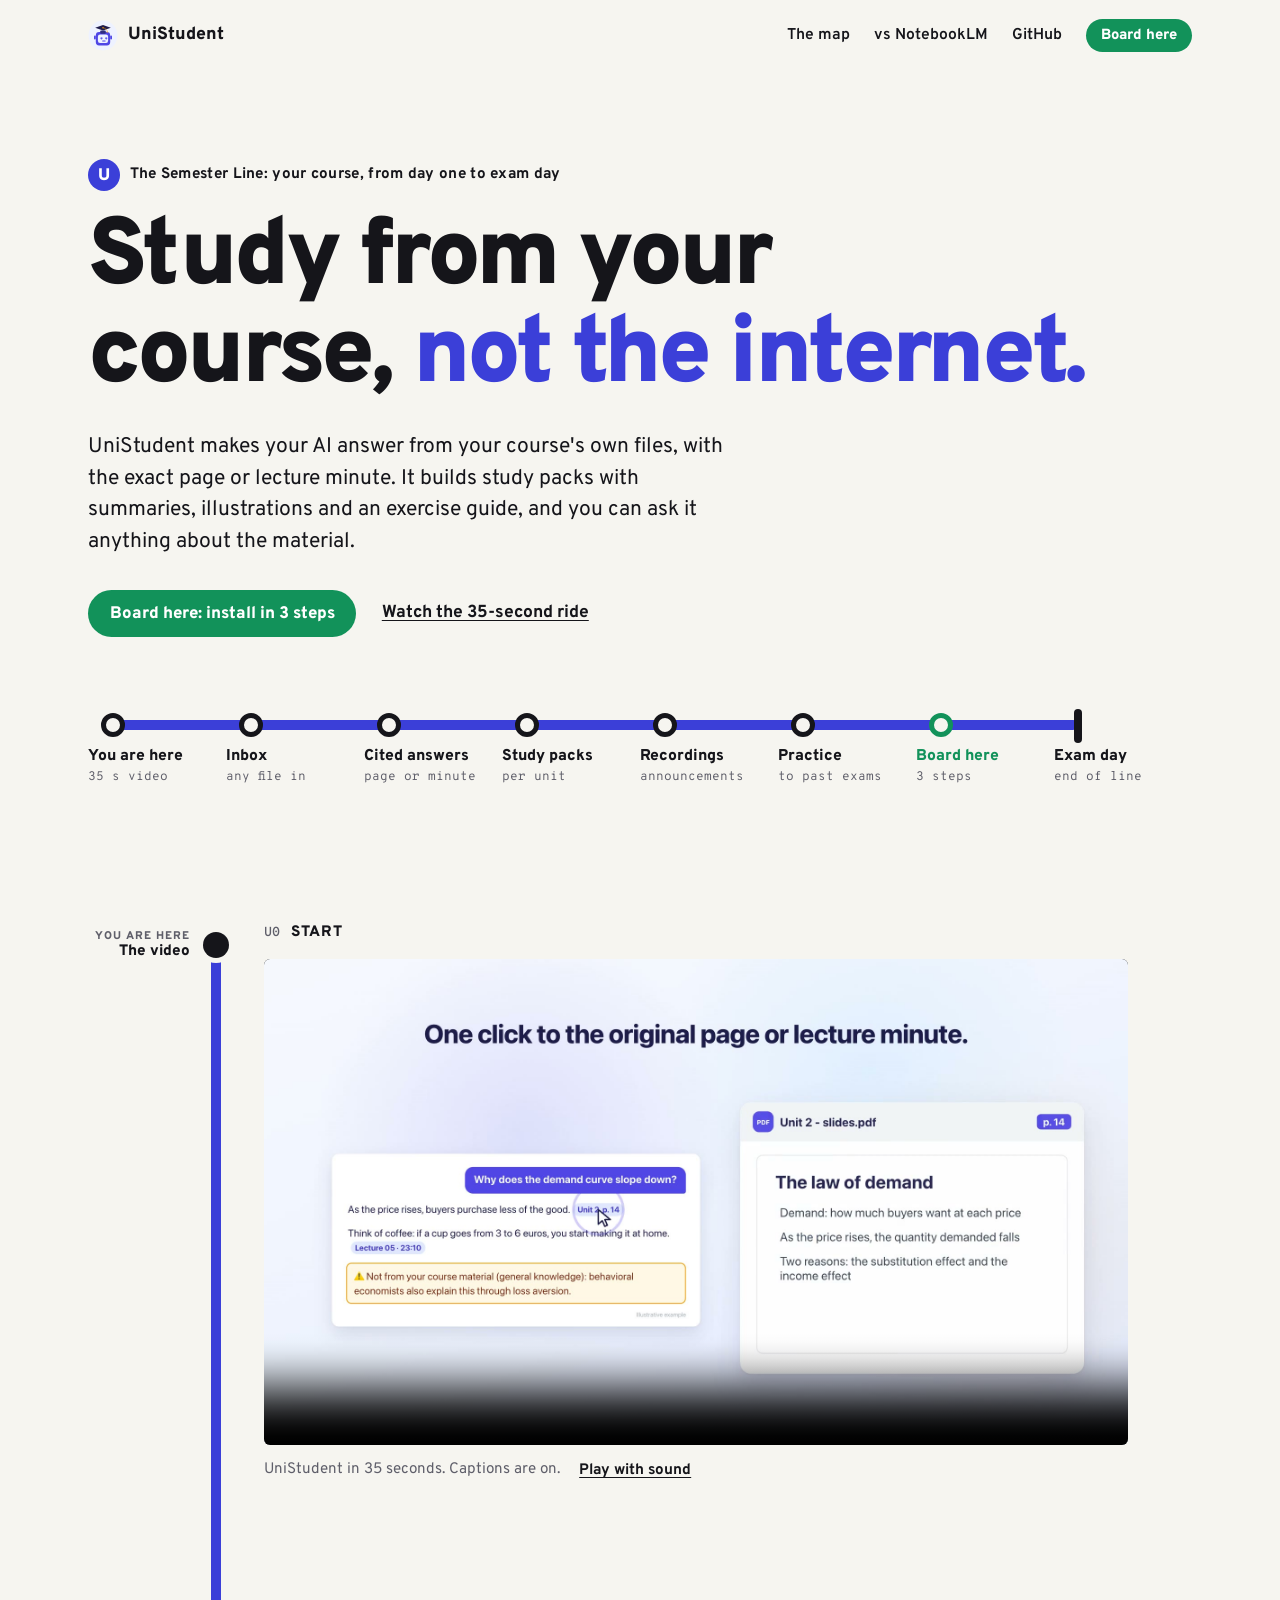
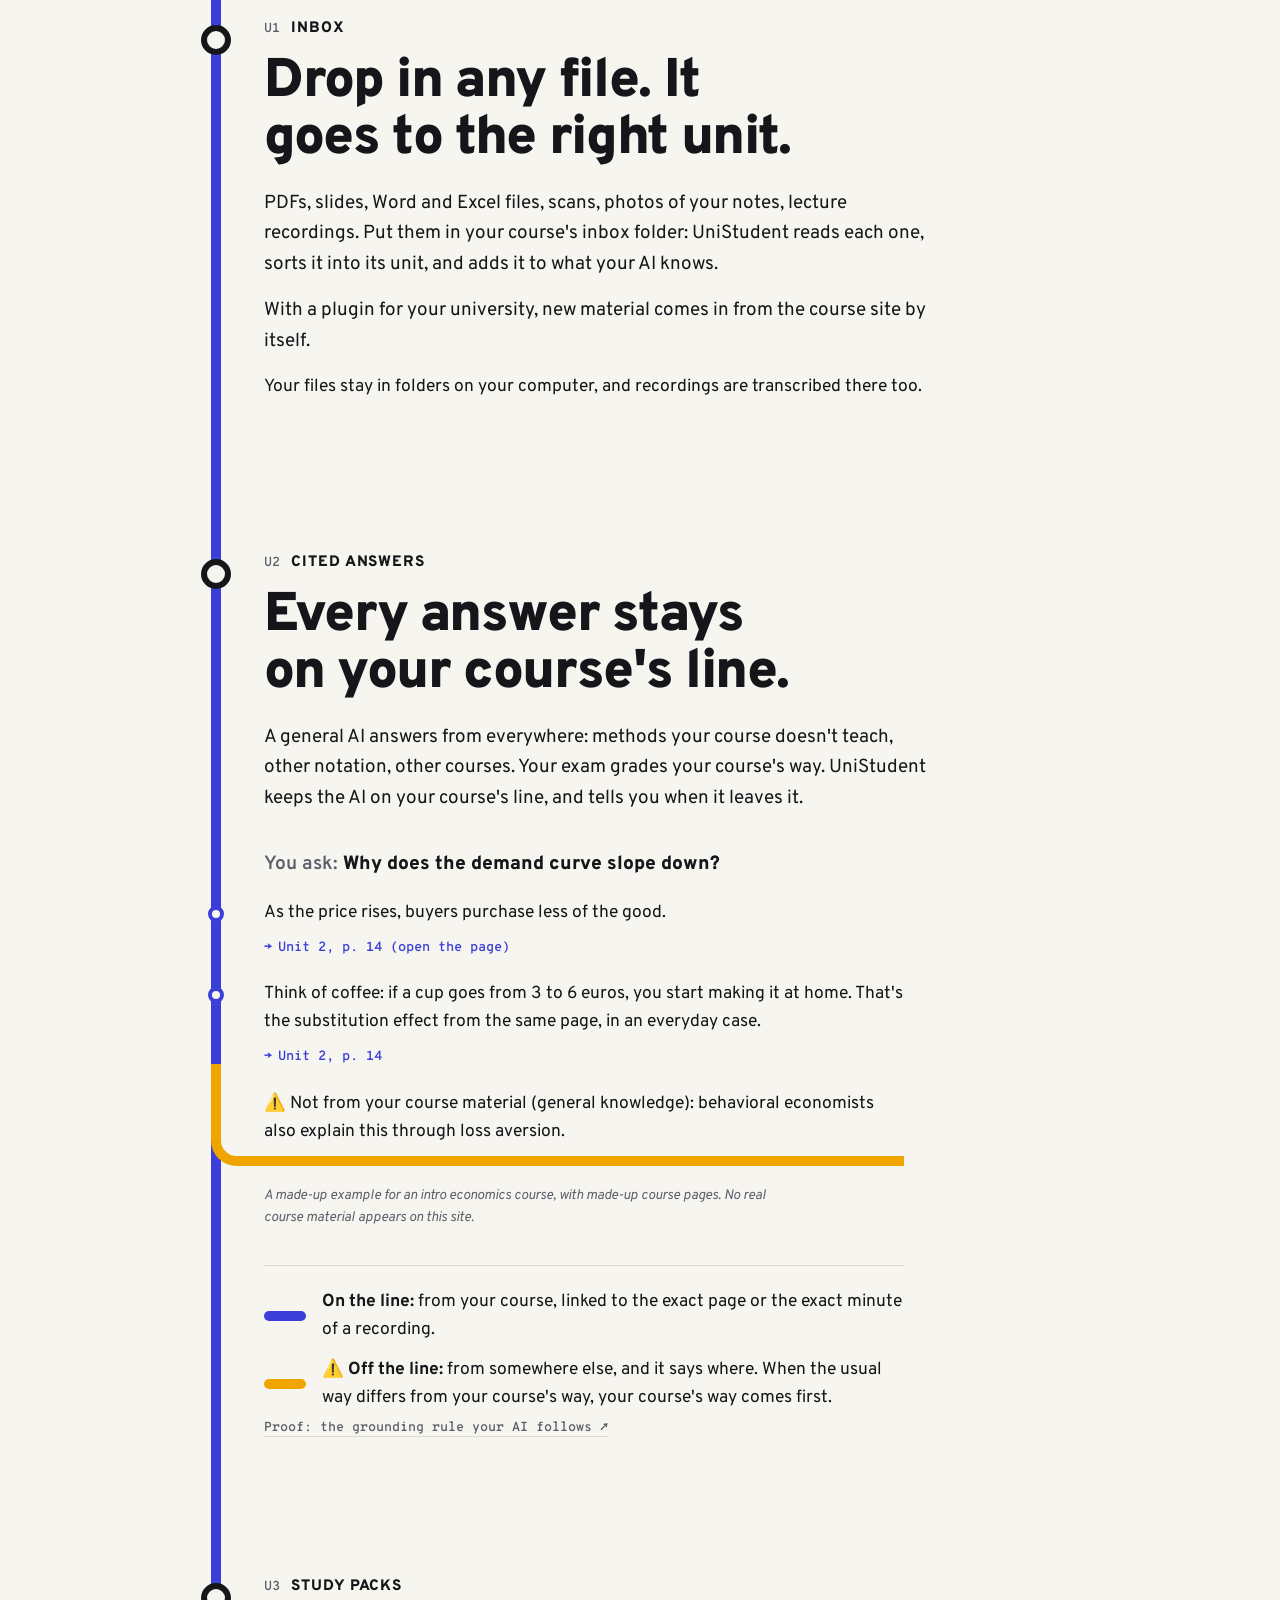
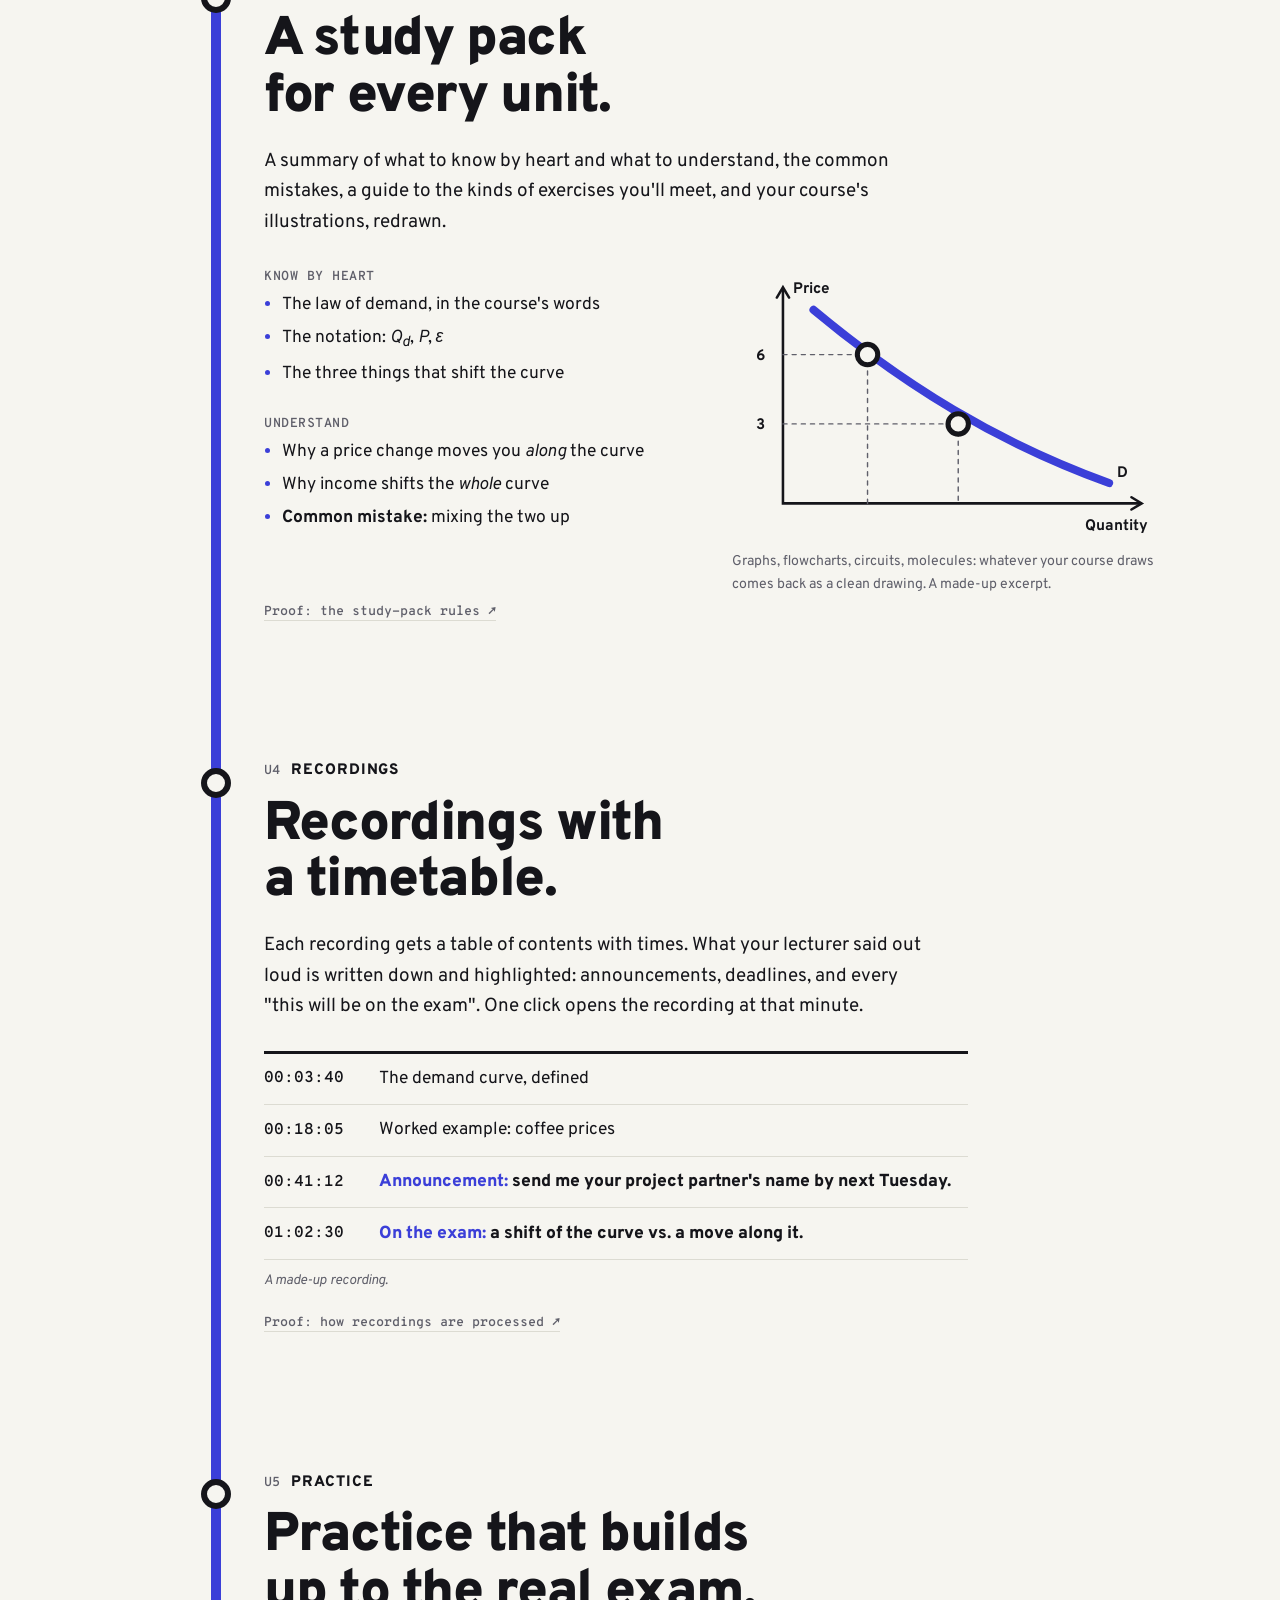
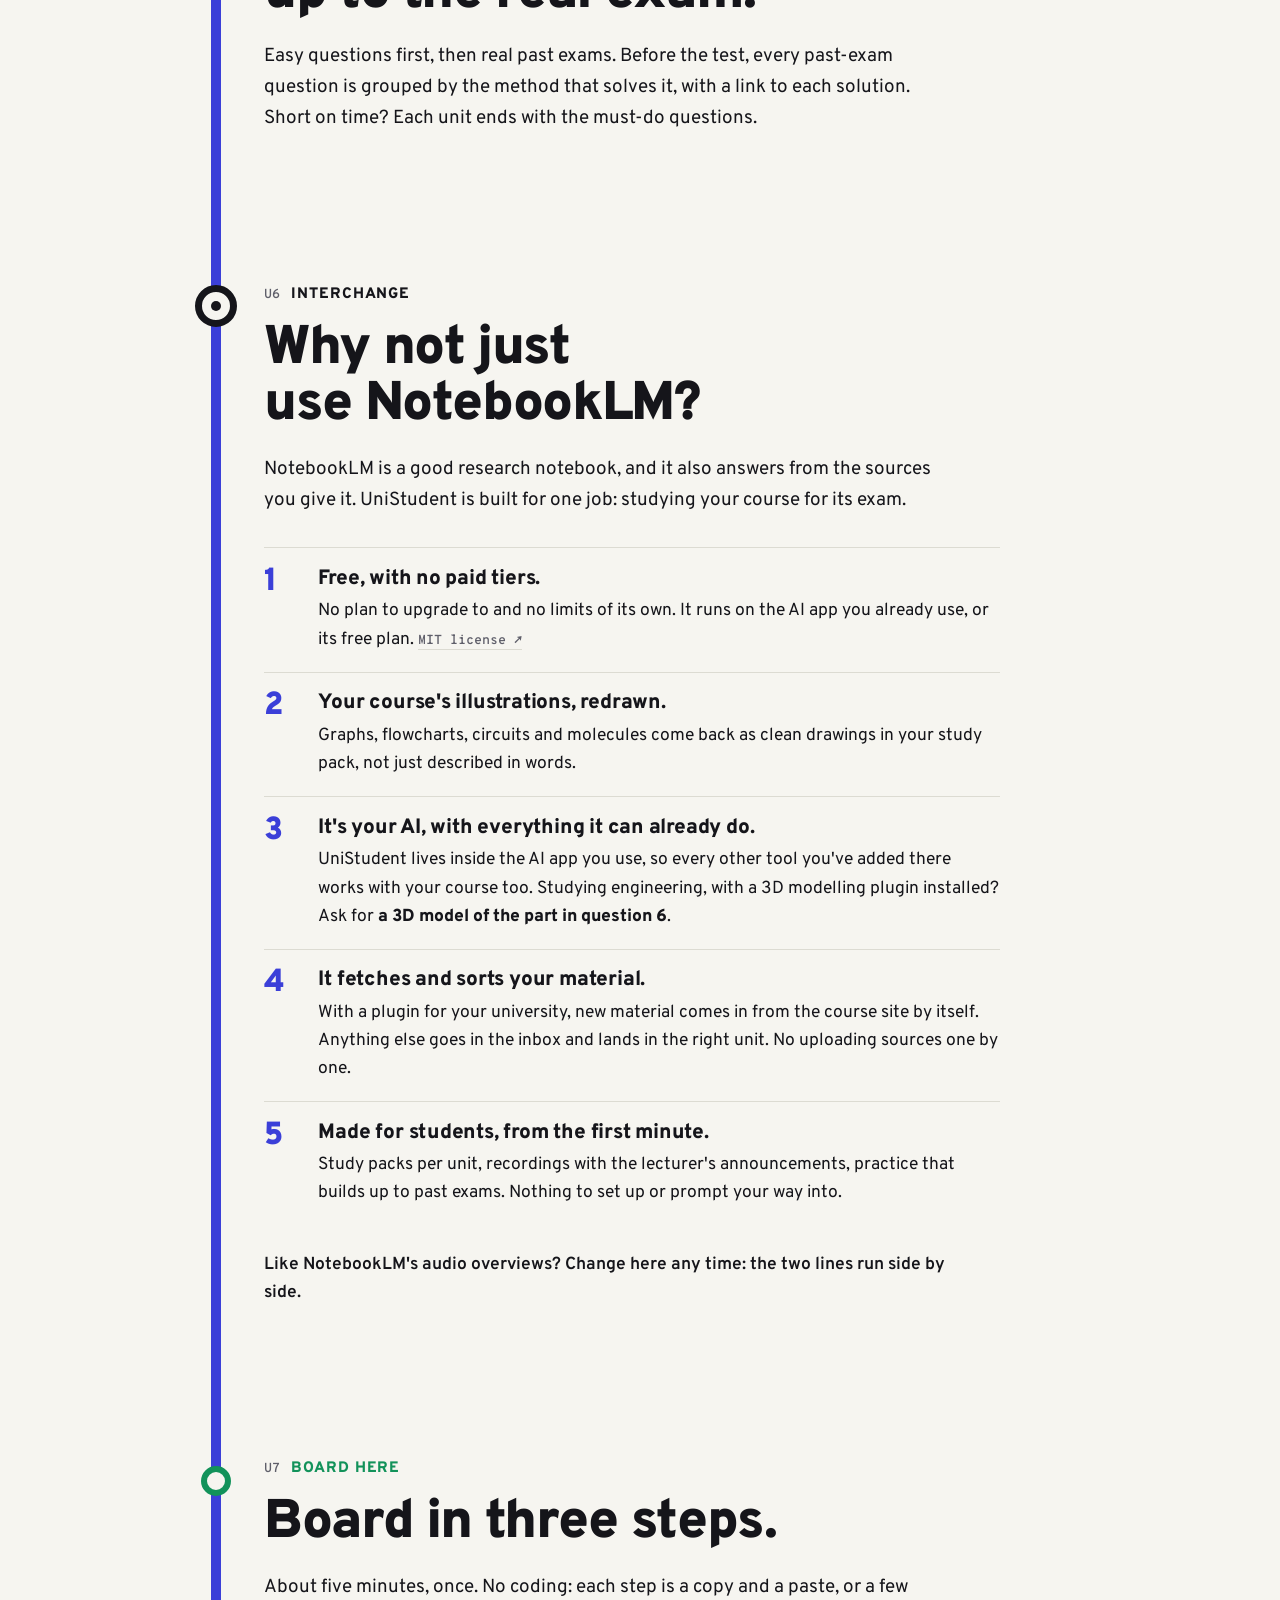
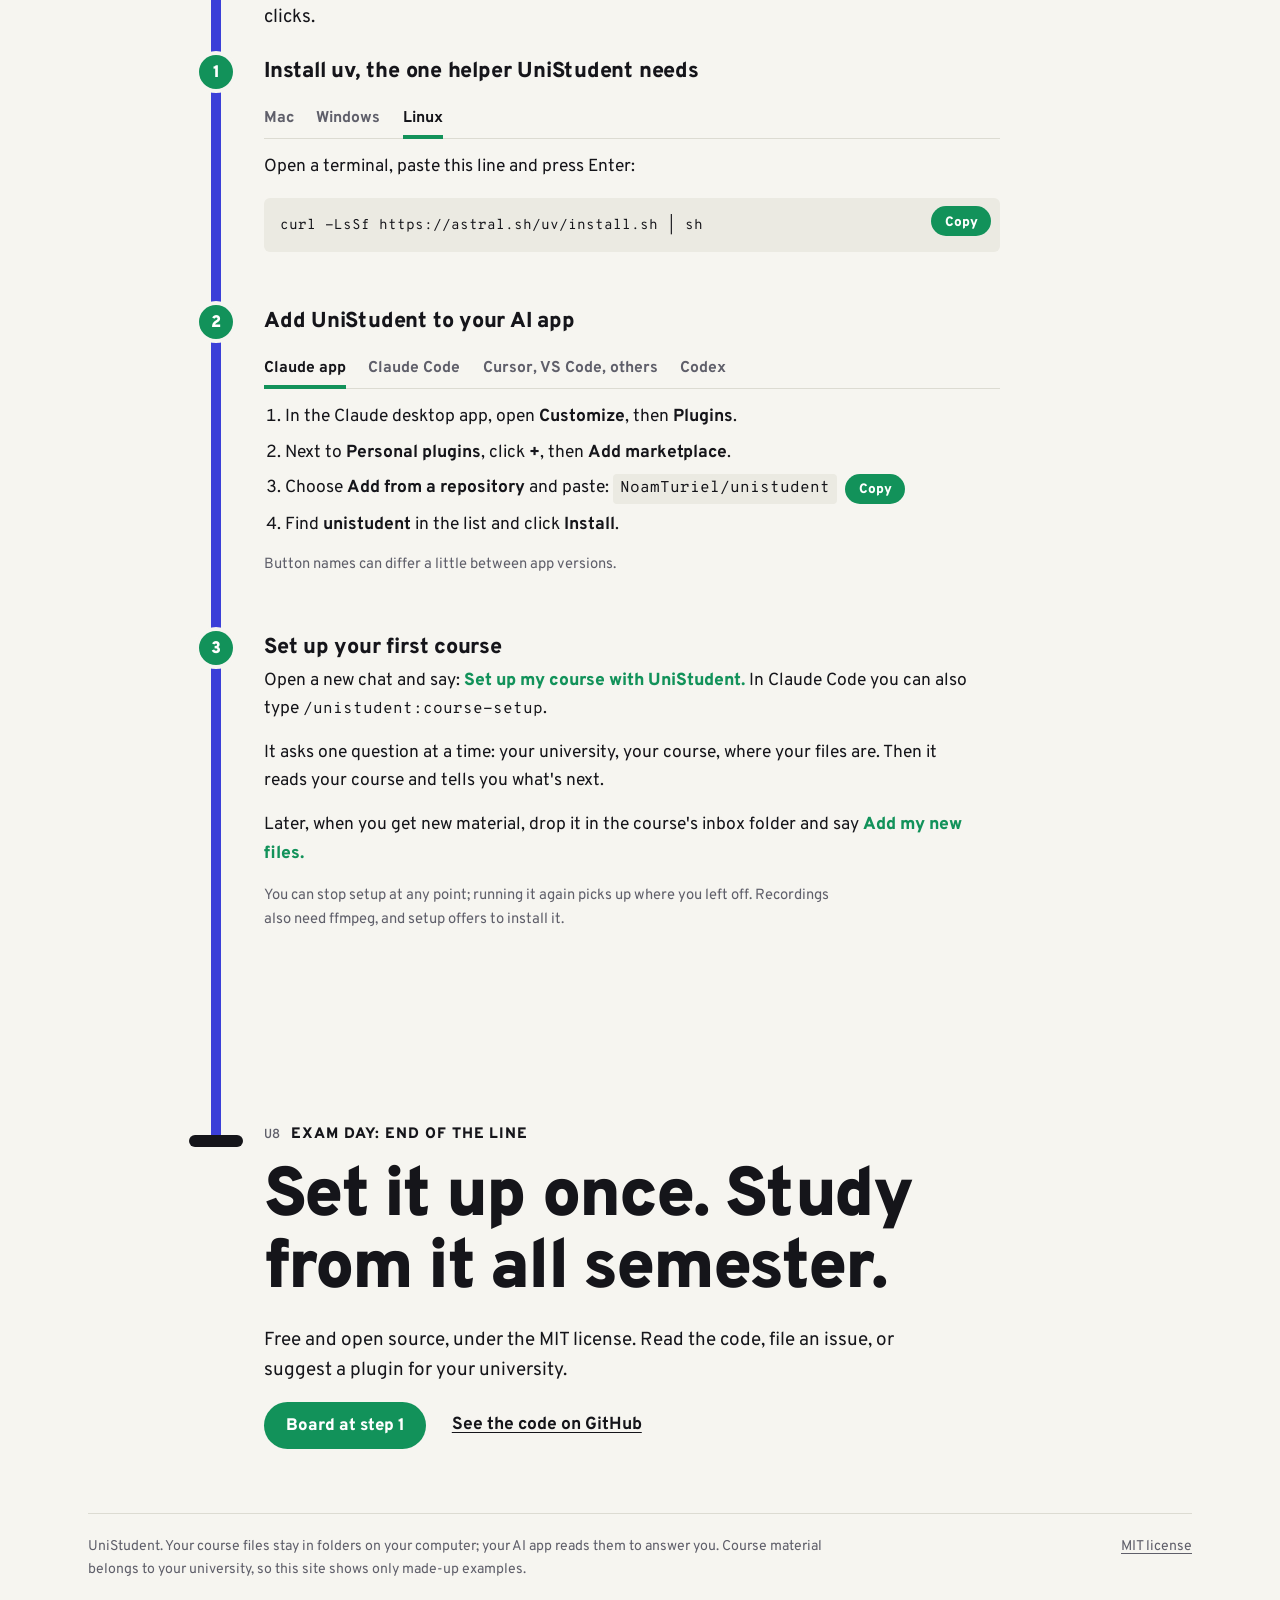
==== site/line/index.html @ 4502f878 "Website preview: the Semester Line variation in site/line" ====
<!doctype html>
<html lang="en">
<head>
<meta charset="utf-8">
<meta name="viewport" content="width=device-width, initial-scale=1">
<title>UniStudent: study from your course, not the internet</title>
<meta name="description" content="A free plugin for the AI app you already use. It reads your course's own files and answers from them, with the exact page or lecture minute, and builds study packs with summaries, illustrations and an exercise guide.">
<link rel="icon" href="../media/icon.svg" type="image/svg+xml">
<link rel="preconnect" href="https://fonts.googleapis.com">
<link rel="preconnect" href="https://fonts.gstatic.com" crossorigin>
<link href="https://fonts.googleapis.com/css2?family=Overpass:ital,wght@0,400..900;1,400&family=Overpass+Mono:wght@400;600&display=swap" rel="stylesheet">
<style>
:root {
  --paper: #f6f5f0;
  --ink: #15151a;
  --grey: #5f5f6a;
  --rule: #dcdbd2;
  --tint: #ebeae2;
  --line: #3b3fd8;   /* the course line: from your course */
  --board: #12925a;  /* boarding: install, actions */
  --off: #f0a400;    /* off the line: not from your course */
  --sans: "Overpass", "Helvetica Neue", Arial, sans-serif;
  --mono: "Overpass Mono", ui-monospace, Menlo, Consolas, monospace;
  --track: 10px;
  --gut: 11rem;      /* gutter left of the content */
  --lx: 8rem;        /* centre of the line, from the route's left edge */
  --edge: clamp(1rem, 4vw, 2.5rem);
  color-scheme: light;
}
* { box-sizing: border-box; }
html { scroll-behavior: smooth; }
body { margin: 0; background: var(--paper); color: var(--ink); font: 400 1.09rem/1.62 var(--sans); -webkit-font-smoothing: antialiased; }
::selection { background: var(--line); color: #fff; }
a { color: inherit; text-decoration-thickness: 1px; text-underline-offset: .2em; }
a:hover { text-decoration-thickness: 2px; }
:focus-visible { outline: 3px solid var(--line); outline-offset: 3px; border-radius: 3px; }
img, video, svg { display: block; max-width: 100%; }
code, pre, kbd, time { font-family: var(--mono); font-size: .9em; }
h1, h2, h3 { margin: 0; line-height: 1.04; letter-spacing: -.025em; text-wrap: balance; }
p { margin: 0 0 1rem; max-width: 64ch; }
.wrap { max-width: 74rem; margin: 0 auto; padding: 0 var(--edge); }

/* Top bar */
.bar { display: flex; align-items: center; justify-content: space-between; gap: 1rem; padding: 1.2rem 0; }
.brand { display: flex; align-items: center; gap: .6rem; font-weight: 800; font-size: 1.1rem; text-decoration: none; }
.brand img { width: 1.9rem; height: 1.9rem; }
.bar ul { display: flex; align-items: center; gap: 1.5rem; margin: 0; padding: 0; list-style: none; font-weight: 600; font-size: .98rem; }
.bar ul a { text-decoration: none; }
.bar ul a:hover { text-decoration: underline; }

/* Buttons */
.go { display: inline-flex; align-items: center; gap: .5rem; font: 800 1.05rem/1 var(--sans); color: #fff; background: var(--board); text-decoration: none; padding: 1rem 1.35rem .9rem; border-radius: 999px; transition: transform .15s ease-out, background-color .15s; }
.go:hover { background: #0e7a4a; transform: translateY(-1px); text-decoration: none; }
.go.small { padding: .6rem .95rem .5rem; font-size: .92rem; }
.plain { font-weight: 700; }

/* Hero */
.hero { padding: clamp(2.5rem, 7vw, 5.5rem) 0 0; }
.line-bullet { display: inline-flex; align-items: center; gap: .6rem; font: 700 .95rem var(--sans); letter-spacing: .02em; }
.line-bullet b { display: grid; place-items: center; width: 2rem; height: 2rem; border-radius: 50%; background: var(--line); color: #fff; font-weight: 900; font-size: 1.05rem; padding-top: .12rem; }
h1 { font-size: clamp(2.8rem, 7.4vw, 6rem); font-weight: 900; letter-spacing: -.04em; margin: 1.2rem 0 0; max-width: 16ch; }
h1 .on-line { color: var(--line); }
.sub { font-size: clamp(1.12rem, 1.7vw, 1.32rem); line-height: 1.5; color: var(--ink); max-width: 40rem; margin: 1.5rem 0 2rem; }
.cta { display: flex; flex-wrap: wrap; align-items: center; gap: 1rem 1.6rem; }

/* The map: the whole line, left to right */
.map { margin: clamp(3rem, 6vw, 4.5rem) 0 0; overflow-x: auto; padding: 0 0 .6rem; }
.map ol { position: relative; display: grid; grid-template-columns: repeat(8, minmax(6.5rem, 1fr)); margin: 0; padding: 0; list-style: none; min-width: 52rem; }
.map ol::before { content: ""; position: absolute; left: 1.5rem; right: calc(100% / 8 - 1.5rem); top: 11px; height: var(--track); background: var(--line); border-radius: 5px; }
.map li { position: relative; padding-top: 2.4rem; }
.map li::before { content: ""; position: absolute; left: calc(1.5rem - 11px); top: 4px; width: 24px; height: 24px; border-radius: 50%; background: var(--paper); border: 5px solid var(--ink); box-sizing: border-box; }
.map li.board::before { border-color: var(--board); }
.map li.end::before { width: 8px; height: 34px; top: 0; left: calc(1.5rem - 4px); border: 0; border-radius: 4px; background: var(--ink); }
.map a { display: block; font-weight: 800; font-size: .98rem; line-height: 1.2; text-decoration: none; padding-right: .6rem; }
.map a:hover { text-decoration: underline; }
.map small { display: block; font: 400 .78rem var(--mono); color: var(--grey); margin-top: .2rem; }
.map li.board a { color: var(--board); }

/* The route: the same line, top to bottom, with the content beside it */
.route { position: relative; margin-top: clamp(3.5rem, 7vw, 5rem); }
.route::before { content: ""; position: absolute; left: calc(var(--lx) - var(--track) / 2); top: 3.9rem; bottom: 0; width: var(--track); background: var(--line); border-radius: 5px 5px 0 0; }
.stn { position: relative; padding: 3rem 0 clamp(3rem, 7vw, 5.5rem) var(--gut); scroll-margin-top: 1rem; }
.stn > .dot { position: absolute; left: calc(var(--lx) - 15px); top: 3.4rem; width: 30px; height: 30px; border-radius: 50%; background: var(--paper); border: 6px solid var(--ink); z-index: 2; }
.stn.board > .dot { border-color: var(--board); }
.stn.swap > .dot { width: 42px; height: 42px; left: calc(var(--lx) - 21px); top: 3rem; border-width: 7px; }
.stn.swap > .dot::after { content: ""; position: absolute; left: 50%; top: 50%; width: 10px; height: 10px; margin: -5px; border-radius: 50%; background: var(--ink); }
.stop-name { display: flex; align-items: center; gap: .7rem; font: 800 .95rem var(--sans); letter-spacing: .06em; text-transform: uppercase; margin: 0 0 1.1rem; }
.stop-name code { font: 600 .82rem var(--mono); letter-spacing: 0; color: var(--grey); text-transform: none; }
.stn.board .stop-name { color: var(--board); }
h2 { font-size: clamp(2rem, 4.4vw, 3.4rem); font-weight: 900; max-width: 18ch; margin-bottom: 1.2rem; }
h3 { font-size: 1.3rem; font-weight: 800; letter-spacing: -.01em; line-height: 1.25; margin: 0 0 .35rem; }
.lead { font-size: 1.18rem; max-width: 42rem; }
.proof { display: inline-block; font: 600 .82rem var(--mono); color: var(--grey); text-decoration: none; border-bottom: 1px solid var(--rule); margin-top: .4rem; }
.proof:hover { color: var(--ink); border-color: var(--ink); }
.made-up { font-size: .86rem; color: var(--grey); font-style: italic; margin-top: .6rem; }

/* You are here: rides down the line as you scroll */
.here-rail { position: absolute; left: 0; top: 3.4rem; bottom: 4rem; width: var(--lx); z-index: 3; pointer-events: none; }
.here { position: sticky; top: 46vh; display: block; padding-right: 1.6rem; text-align: right; }
.here::after { content: ""; position: absolute; right: -13px; top: 50%; width: 26px; height: 26px; margin-top: -13px; border-radius: 50%; background: var(--ink); box-shadow: 0 0 0 5px var(--paper); }
.here small { display: block; font: 800 .7rem var(--sans); letter-spacing: .09em; text-transform: uppercase; color: var(--grey); }
.here span { display: block; font-weight: 800; font-size: .95rem; line-height: 1.15; }

/* Station 0: the film */
.film video { width: 100%; height: auto; aspect-ratio: 16 / 9; border-radius: 6px; background: #000; }
.film video::cue { font: 500 clamp(1rem, 1.7vw, 1.4rem)/1.35 var(--sans); background: rgb(0 0 0 / .78); }
.film figcaption { display: flex; flex-wrap: wrap; gap: .4rem 1.2rem; margin-top: .8rem; color: var(--grey); font-size: .95rem; }
.sound { font: 700 .95rem var(--sans); color: var(--ink); background: none; border: 0; padding: 0; cursor: pointer; text-decoration: underline; text-underline-offset: .2em; }
figure { margin: 0; max-width: 54rem; }

/* Cited answers: each paragraph is a stop; off-course leaves the line */
.ask { font-weight: 800; font-size: 1.2rem; margin: 2.2rem 0 1.2rem; }
.ask span { color: var(--grey); font-weight: 600; }
.ans { position: relative; margin: 0 0 1.2rem; max-width: 40rem; }
.ans::before { content: ""; position: absolute; left: calc(var(--lx) - var(--gut) - 8px); top: .45rem; width: 16px; height: 16px; border-radius: 50%; background: var(--paper); border: 4px solid var(--line); box-sizing: border-box; z-index: 2; }
.ans.off::before { display: none; }
.ans.off::after { content: ""; position: absolute; left: calc(var(--lx) - var(--gut) - var(--track) / 2); top: -1.6rem; bottom: 0; width: calc(var(--gut) - var(--lx) + var(--track) / 2 + 1px); border-left: var(--track) solid var(--off); border-bottom: var(--track) solid var(--off); border-bottom-left-radius: 1.6rem; box-sizing: border-box; }
.ans.off p { border-bottom: var(--track) solid var(--off); padding-bottom: .6rem; }
.ans p { margin: 0; }
details.cite { margin-top: .35rem; }
details.cite summary { display: inline-flex; align-items: center; gap: .4rem; cursor: pointer; list-style: none; font: 600 .84rem var(--mono); color: var(--line); }
details.cite summary::-webkit-details-marker { display: none; }
details.cite summary::before { content: "→"; }
details.cite[open] summary::before { content: "↓"; }
details.cite summary:hover { text-decoration: underline; }
.page { margin: .7rem 0 .2rem; padding: .2rem 0 .2rem 1rem; border-left: 3px solid var(--line); font-size: .95rem; color: var(--grey); }
.page b { color: var(--ink); }
.page mark { background: rgb(59 63 216 / .14); color: var(--ink); padding: 0 .15em; }
.key { display: grid; grid-template-columns: auto 1fr; gap: .7rem 1rem; align-items: center; margin: 2.2rem 0 0; padding-top: 1.4rem; border-top: 1px solid var(--rule); max-width: 40rem; }
.key i { display: block; width: 2.6rem; height: var(--track); border-radius: 5px; background: var(--line); }
.key i.offc { background: var(--off); }
.key dd { margin: 0; }

/* Study pack */
.pack { display: grid; grid-template-columns: minmax(0, 1fr) minmax(0, 1fr); gap: 2.5rem; align-items: start; margin-top: 2rem; max-width: 56rem; }
.cols { display: grid; gap: 1.4rem; }
.cols h3 { font-size: .82rem; font-family: var(--mono); font-weight: 600; letter-spacing: .04em; text-transform: uppercase; color: var(--grey); }
.cols ul { margin: 0; padding-left: 1.1rem; }
.cols li { margin-bottom: .3rem; }
.cols li::marker { color: var(--line); }
.graph figcaption { font-size: .88rem; color: var(--grey); margin-top: .4rem; }

/* Recordings: a timetable */
.times { margin: 1.8rem 0 0; padding: 0; list-style: none; max-width: 44rem; border-top: 3px solid var(--ink); }
.times li { display: grid; grid-template-columns: 6.2rem 1fr; gap: 1rem; padding: .7rem 0; border-bottom: 1px solid var(--rule); }
.times time { font-weight: 600; padding-top: .1rem; }
.times .said { font-weight: 800; }
.times .said em { font-style: normal; color: var(--line); }

/* Interchange: why not NotebookLM */
.points { counter-reset: pt; list-style: none; margin: 2rem 0 0; padding: 0; max-width: 46rem; }
.points li { counter-increment: pt; display: grid; grid-template-columns: 3rem 1fr; gap: .4rem; padding: 1.1rem 0; border-top: 1px solid var(--rule); }
.points li::before { content: counter(pt); font: 900 2rem/1 var(--sans); color: var(--line); }
.points p { margin: 0; color: var(--ink); }
.points .say { font-weight: 800; }
.change { margin-top: 1.6rem; font-weight: 600; }

/* Boarding: install */
.steps { list-style: none; counter-reset: step; margin: 1.6rem 0 0; padding: 0; max-width: 46rem; }
.steps > li { counter-increment: step; position: relative; padding: 0 0 2.6rem; scroll-margin-top: 1rem; }
.steps > li::before { content: counter(step); position: absolute; left: calc(var(--lx) - var(--gut) - 17px); top: -.2rem; width: 34px; height: 34px; border-radius: 50%; display: grid; place-items: center; background: var(--board); color: #fff; font: 900 1.05rem/1 var(--sans); padding-top: .15rem; box-sizing: border-box; box-shadow: 0 0 0 4px var(--paper); z-index: 2; }
.steps h3 { font-size: 1.35rem; }
.tabs { display: flex; flex-wrap: wrap; gap: .3rem 1.4rem; margin: .9rem 0 0; border-bottom: 1px solid var(--rule); }
.tabs button { font: 700 .98rem var(--sans); color: var(--grey); background: none; border: 0; padding: .5rem 0 .45rem; cursor: pointer; border-bottom: 4px solid transparent; margin-bottom: -1px; }
.tabs button:hover { color: var(--ink); }
.tabs button[aria-selected="true"] { color: var(--ink); border-bottom-color: var(--board); }
.panel { padding-top: .9rem; }
.panel ol { margin: 0 0 .8rem; padding-left: 1.3rem; }
.panel ol li { margin-bottom: .45rem; }
.cmd { position: relative; margin: .4rem 0 .9rem; }
.cmd pre { margin: 0; padding: .95rem 6rem .95rem 1rem; background: var(--tint); border-radius: 6px; line-height: 1.55; white-space: pre-wrap; overflow-wrap: anywhere; }
.copy { position: absolute; top: .55rem; right: .55rem; font: 800 .85rem var(--sans); color: #fff; background: var(--board); border: 0; border-radius: 999px; padding: .45rem .85rem .35rem; cursor: pointer; }
.copy:hover { background: #0e7a4a; }
.inline-cmd { display: inline-flex; align-items: center; gap: .5rem; flex-wrap: wrap; }
.inline-cmd code { background: var(--tint); padding: .15rem .45rem; border-radius: 4px; }
.inline-cmd .copy { position: static; }
.say-it { font-weight: 800; color: var(--board); }
.fine { font-size: .92rem; color: var(--grey); }

/* Terminus */
.stn.end { padding-bottom: 4rem; }
.stn.end > .dot { width: 54px; height: 12px; left: calc(var(--lx) - 27px); top: 3.6rem; border: 0; border-radius: 6px; background: var(--ink); }
.stn.end::after { content: ""; position: absolute; left: calc(var(--lx) - var(--track)); top: 4.3rem; bottom: 0; width: calc(var(--track) * 2); background: var(--paper); z-index: 1; }
.stn.end h2 { font-size: clamp(2.3rem, 5.4vw, 4.4rem); max-width: 16ch; }
footer { border-top: 1px solid var(--rule); padding: 1.4rem 0 2.4rem; display: flex; flex-wrap: wrap; justify-content: space-between; gap: .6rem 2rem; font-size: .88rem; color: var(--grey); }
footer p { margin: 0; max-width: 48rem; }

@media (max-width: 58rem) {
  .pack { grid-template-columns: 1fr; }
}
@media (max-width: 46rem) {
  :root { --gut: 3.2rem; --lx: 1.1rem; --track: 8px; }
  .here small, .here span { display: none; }
  .here { padding: 0; height: 26px; }
  .here::after { right: -13px; }
  .bar ul li.wide { display: none; }
  .stn > .dot { width: 26px; height: 26px; left: calc(var(--lx) - 13px); border-width: 5px; }
  .stn.swap > .dot { width: 34px; height: 34px; left: calc(var(--lx) - 17px); border-width: 6px; }
  .ans.off::after { border-bottom-left-radius: 1rem; }
  .steps > li::before { width: 28px; height: 28px; left: calc(var(--lx) - var(--gut) - 14px); font-size: .9rem; }
  .cmd pre { padding: .95rem 1rem 3.1rem; }
  .copy { top: auto; bottom: .55rem; }
  .times li { grid-template-columns: 5.2rem 1fr; gap: .6rem; }
}
@media (prefers-reduced-motion: reduce) { html { scroll-behavior: auto; } * { transition: none !important; } }
</style>
</head>
<body>
<div class="wrap">

<header class="bar">
  <a class="brand" href="#top"><img src="../media/icon.svg" alt="" width="30" height="30">UniStudent</a>
  <nav aria-label="Main">
    <ul>
      <li class="wide"><a href="#map">The map</a></li>
      <li class="wide"><a href="#notebooklm">vs NotebookLM</a></li>
      <li class="wide"><a href="https://github.com/NoamTuriel/unistudent">GitHub</a></li>
      <li><a class="go small" href="#board">Board here</a></li>
    </ul>
  </nav>
</header>

<main id="top">

<section class="hero" aria-labelledby="h-hero">
  <span class="line-bullet"><b aria-hidden="true">U</b> The Semester Line: your course, from day one to exam day</span>
  <h1 id="h-hero">Study from your course, <span class="on-line">not the internet.</span></h1>
  <p class="sub">UniStudent makes your AI answer from your course's own files, with the exact page or lecture minute. It builds study packs with summaries, illustrations and an exercise guide, and you can ask it anything about the material.</p>
  <div class="cta">
    <a class="go" href="#board">Board here: install in 3 steps</a>
    <a class="plain" href="#here">Watch the 35-second ride</a>
  </div>

  <nav class="map" id="map" aria-label="The line, station by station">
    <ol>
      <li><a href="#here">You are here<small>35 s video</small></a></li>
      <li><a href="#inbox">Inbox<small>any file in</small></a></li>
      <li><a href="#cited">Cited answers<small>page or minute</small></a></li>
      <li><a href="#packs">Study packs<small>per unit</small></a></li>
      <li><a href="#recordings">Recordings<small>announcements</small></a></li>
      <li><a href="#practice">Practice<small>to past exams</small></a></li>
      <li class="board"><a href="#board">Board here<small>3 steps</small></a></li>
      <li class="end"><a href="#exam">Exam day<small>end of line</small></a></li>
    </ol>
  </nav>
</section>

<div class="route">
  <div class="here-rail" aria-hidden="true"><div class="here"><small>You are here</small><span id="here-name">The video</span></div></div>

  <section class="stn" id="here" data-stop="The video" aria-labelledby="h-here">
    <span class="dot" aria-hidden="true"></span>
    <p class="stop-name"><code>U0</code> Start</p>
    <h2 id="h-here" class="sr-only" style="position:absolute;width:1px;height:1px;overflow:hidden;clip:rect(0 0 0 0)">UniStudent in 35 seconds</h2>
    <figure class="film">
      <video id="film" src="../media/unistudent-35s.mp4" poster="../media/unistudent-35s.jpg" controls muted playsinline preload="metadata" width="1920" height="1080">
        <track kind="captions" src="../media/unistudent-35s.vtt" srclang="en" label="English" default>
      </video>
      <figcaption><span>UniStudent in 35 seconds. Captions are on.</span><button class="sound" type="button" id="sound">Play with sound</button></figcaption>
    </figure>
  </section>

  <section class="stn" id="inbox" data-stop="Inbox" aria-labelledby="h-inbox">
    <span class="dot" aria-hidden="true"></span>
    <p class="stop-name"><code>U1</code> Inbox</p>
    <h2 id="h-inbox">Drop in any file. It goes to the right unit.</h2>
    <p class="lead">PDFs, slides, Word and Excel files, scans, photos of your notes, lecture recordings. Put them in your course's inbox folder: UniStudent reads each one, sorts it into its unit, and adds it to what your AI knows.</p>
    <p class="lead">With a plugin for your university, new material comes in from the course site by itself.</p>
    <p>Your files stay in folders on your computer, and recordings are transcribed there too.</p>
  </section>

  <section class="stn" id="cited" data-stop="Cited answers" aria-labelledby="h-cited">
    <span class="dot" aria-hidden="true"></span>
    <p class="stop-name"><code>U2</code> Cited answers</p>
    <h2 id="h-cited">Every answer stays on your course's line.</h2>
    <p class="lead">A general AI answers from everywhere: methods your course doesn't teach, other notation, other courses. Your exam grades your course's way. UniStudent keeps the AI on your course's line, and tells you when it leaves it.</p>

    <p class="ask"><span>You ask:</span> Why does the demand curve slope down?</p>
    <div class="ans">
      <p>As the price rises, buyers purchase less of the good.</p>
      <details class="cite"><summary>Unit 2, p. 14 (open the page)</summary>
        <div class="page"><b>2.3 The law of demand.</b> <mark>When the price of a good rises, and nothing else changes, buyers purchase less of it.</mark> Part of the drop comes from buyers switching to a substitute: the substitution effect.</div>
      </details>
    </div>
    <div class="ans">
      <p>Think of coffee: if a cup goes from 3 to 6 euros, you start making it at home. That's the substitution effect from the same page, in an everyday case.</p>
      <details class="cite"><summary>Unit 2, p. 14</summary>
        <div class="page"><b>2.3 The law of demand.</b> Part of the drop comes from buyers switching to a substitute: <mark>the substitution effect.</mark></div>
      </details>
    </div>
    <div class="ans off">
      <p>⚠️ Not from your course material (general knowledge): behavioral economists also explain this through loss aversion.</p>
    </div>
    <p class="made-up">A made-up example for an intro economics course, with made-up course pages. No real course material appears on this site.</p>

    <dl class="key">
      <dt><i aria-hidden="true"></i><span style="position:absolute;width:1px;height:1px;overflow:hidden;clip:rect(0 0 0 0)">On the line</span></dt><dd><b>On the line:</b> from your course, linked to the exact page or the exact minute of a recording.</dd>
      <dt><i class="offc" aria-hidden="true"></i><span style="position:absolute;width:1px;height:1px;overflow:hidden;clip:rect(0 0 0 0)">Off the line</span></dt><dd><b>⚠️ Off the line:</b> from somewhere else, and it says where. When the usual way differs from your course's way, your course's way comes first.</dd>
    </dl>
    <a class="proof" href="https://github.com/NoamTuriel/unistudent/blob/main/plugins/unistudent/scripts/unistudent/templates/context.md">Proof: the grounding rule your AI follows ↗</a>
  </section>

  <section class="stn" id="packs" data-stop="Study packs" aria-labelledby="h-packs">
    <span class="dot" aria-hidden="true"></span>
    <p class="stop-name"><code>U3</code> Study packs</p>
    <h2 id="h-packs">A study pack for every unit.</h2>
    <p class="lead">A summary of what to know by heart and what to understand, the common mistakes, a guide to the kinds of exercises you'll meet, and your course's illustrations, redrawn.</p>
    <div class="pack">
      <div class="cols">
        <div>
          <h3>Know by heart</h3>
          <ul><li>The law of demand, in the course's words</li><li>The notation: <i>Q<sub>d</sub></i>, <i>P</i>, <i>ε</i></li><li>The three things that shift the curve</li></ul>
        </div>
        <div>
          <h3>Understand</h3>
          <ul><li>Why a price change moves you <em>along</em> the curve</li><li>Why income shifts the <em>whole</em> curve</li><li><b>Common mistake:</b> mixing the two up</li></ul>
        </div>
      </div>
      <figure class="graph">
        <svg viewBox="0 0 420 270" role="img" aria-labelledby="g-title">
          <title id="g-title">A demand curve redrawn: price up, quantity across, the curve sloping down, with a move along it from price 3 to price 6.</title>
          <g fill="none" stroke-linecap="round">
            <path d="M50 20 V230 H400" stroke="#15151a" stroke-width="2.5"/>
            <path d="M44 28 L50 18 L56 28 M392 224 L402 230 L392 236" stroke="#15151a" stroke-width="2.5"/>
            <path d="M80 40 C 170 115, 260 170, 370 210" stroke="#3b3fd8" stroke-width="8"/>
            <path d="M50 152 H222 V230 M50 84 H133 V230" stroke="#5f5f6a" stroke-width="1.4" stroke-dasharray="4 5"/>
          </g>
          <circle cx="133" cy="84" r="10" fill="#f6f5f0" stroke="#15151a" stroke-width="5"/>
          <circle cx="222" cy="152" r="10" fill="#f6f5f0" stroke="#15151a" stroke-width="5"/>
          <g font-family="Overpass, Arial, sans-serif" font-size="15" font-weight="700" fill="#15151a">
            <text x="60" y="24">Price</text><text x="346" y="256">Quantity</text><text x="378" y="204">D</text><text x="24" y="89">6</text><text x="24" y="157">3</text>
          </g>
        </svg>
        <figcaption>Graphs, flowcharts, circuits, molecules: whatever your course draws comes back as a clean drawing. A made-up excerpt.</figcaption>
      </figure>
    </div>
    <a class="proof" href="https://github.com/NoamTuriel/unistudent/blob/main/plugins/unistudent/scripts/unistudent/reference/study-pack.md">Proof: the study-pack rules ↗</a>
  </section>

  <section class="stn" id="recordings" data-stop="Recordings" aria-labelledby="h-rec">
    <span class="dot" aria-hidden="true"></span>
    <p class="stop-name"><code>U4</code> Recordings</p>
    <h2 id="h-rec">Recordings with a timetable.</h2>
    <p class="lead">Each recording gets a table of contents with times. What your lecturer said out loud is written down and highlighted: announcements, deadlines, and every "this will be on the exam". One click opens the recording at that minute.</p>
    <ol class="times" aria-label="A made-up recording's table of contents">
      <li><time>00:03:40</time><span>The demand curve, defined</span></li>
      <li><time>00:18:05</time><span>Worked example: coffee prices</span></li>
      <li><time>00:41:12</time><span class="said"><em>Announcement:</em> send me your project partner's name by next Tuesday.</span></li>
      <li><time>01:02:30</time><span class="said"><em>On the exam:</em> a shift of the curve vs. a move along it.</span></li>
    </ol>
    <p class="made-up">A made-up recording.</p>
    <a class="proof" href="https://github.com/NoamTuriel/unistudent/blob/main/plugins/unistudent/scripts/unistudent/agents/recording-summarizer.md">Proof: how recordings are processed ↗</a>
  </section>

  <section class="stn" id="practice" data-stop="Practice" aria-labelledby="h-practice">
    <span class="dot" aria-hidden="true"></span>
    <p class="stop-name"><code>U5</code> Practice</p>
    <h2 id="h-practice">Practice that builds up to the real exam.</h2>
    <p class="lead">Easy questions first, then real past exams. Before the test, every past-exam question is grouped by the method that solves it, with a link to each solution. Short on time? Each unit ends with the must-do questions.</p>
  </section>

  <section class="stn swap" id="notebooklm" data-stop="Interchange" aria-labelledby="h-nblm">
    <span class="dot" aria-hidden="true"></span>
    <p class="stop-name"><code>U6</code> Interchange</p>
    <h2 id="h-nblm">Why not just use NotebookLM?</h2>
    <p class="lead">NotebookLM is a good research notebook, and it also answers from the sources you give it. UniStudent is built for one job: studying your course for its exam.</p>
    <ol class="points">
      <li><div><h3>Free, with no paid tiers.</h3><p>No plan to upgrade to and no limits of its own. It runs on the AI app you already use, or its free plan. <a class="proof" href="https://github.com/NoamTuriel/unistudent/blob/main/LICENSE">MIT license ↗</a></p></div></li>
      <li><div><h3>Your course's illustrations, redrawn.</h3><p>Graphs, flowcharts, circuits and molecules come back as clean drawings in your study pack, not just described in words.</p></div></li>
      <li><div><h3>It's your AI, with everything it can already do.</h3><p>UniStudent lives inside the AI app you use, so every other tool you've added there works with your course too. Studying engineering, with a 3D modelling plugin installed? Ask for <span class="say">a 3D model of the part in question 6</span>.</p></div></li>
      <li><div><h3>It fetches and sorts your material.</h3><p>With a plugin for your university, new material comes in from the course site by itself. Anything else goes in the inbox and lands in the right unit. No uploading sources one by one.</p></div></li>
      <li><div><h3>Made for students, from the first minute.</h3><p>Study packs per unit, recordings with the lecturer's announcements, practice that builds up to past exams. Nothing to set up or prompt your way into.</p></div></li>
    </ol>
    <p class="change">Like NotebookLM's audio overviews? Change here any time: the two lines run side by side.</p>
  </section>

  <section class="stn board" id="board" data-stop="Board here" aria-labelledby="h-board">
    <span class="dot" aria-hidden="true"></span>
    <p class="stop-name"><code>U7</code> Board here</p>
    <h2 id="h-board">Board in three steps.</h2>
    <p class="lead">About five minutes, once. No coding: each step is a copy and a paste, or a few clicks.</p>
    <ol class="steps">
      <li>
        <h3>Install uv, the one helper UniStudent needs</h3>
        <div class="tabs" role="tablist" aria-label="Your computer">
          <button role="tab" id="t-mac" aria-controls="p-mac" aria-selected="true">Mac</button>
          <button role="tab" id="t-win" aria-controls="p-win" aria-selected="false" tabindex="-1">Windows</button>
          <button role="tab" id="t-linux" aria-controls="p-linux" aria-selected="false" tabindex="-1">Linux</button>
        </div>
        <div class="panel" role="tabpanel" id="p-mac" aria-labelledby="t-mac">
          <p>Open Terminal: press <kbd>⌘</kbd> and <kbd>Space</kbd>, type <i>Terminal</i>, press Enter. Paste this line and press Enter:</p>
          <div class="cmd"><pre><code>curl -LsSf https://astral.sh/uv/install.sh | sh && echo 'export PATH="$HOME/.local/bin:$PATH"' >> ~/.zshenv</code></pre><button class="copy" type="button">Copy</button></div>
          <p class="fine">The second half makes sure your AI app can find uv. Restart the app afterwards.</p>
        </div>
        <div class="panel" role="tabpanel" id="p-win" aria-labelledby="t-win" hidden>
          <p>Open PowerShell: press the Windows key, type <i>PowerShell</i>, press Enter. Paste this line and press Enter:</p>
          <div class="cmd"><pre><code>powershell -ExecutionPolicy ByPass -c "irm https://astral.sh/uv/install.ps1 | iex"</code></pre><button class="copy" type="button">Copy</button></div>
          <p class="fine">Restart your AI app afterwards.</p>
        </div>
        <div class="panel" role="tabpanel" id="p-linux" aria-labelledby="t-linux" hidden>
          <p>Open a terminal, paste this line and press Enter:</p>
          <div class="cmd"><pre><code>curl -LsSf https://astral.sh/uv/install.sh | sh</code></pre><button class="copy" type="button">Copy</button></div>
        </div>
      </li>
      <li id="step-2">
        <h3>Add UniStudent to your AI app</h3>
        <div class="tabs" role="tablist" aria-label="Your AI app">
          <button role="tab" id="t-claude" aria-controls="p-claude" aria-selected="true">Claude app</button>
          <button role="tab" id="t-code" aria-controls="p-code" aria-selected="false" tabindex="-1">Claude Code</button>
          <button role="tab" id="t-mcp" aria-controls="p-mcp" aria-selected="false" tabindex="-1">Cursor, VS Code, others</button>
          <button role="tab" id="t-codex" aria-controls="p-codex" aria-selected="false" tabindex="-1">Codex</button>
        </div>
        <div class="panel" role="tabpanel" id="p-claude" aria-labelledby="t-claude">
          <ol>
            <li>In the Claude desktop app, open <b>Customize</b>, then <b>Plugins</b>.</li>
            <li>Next to <b>Personal plugins</b>, click <b>+</b>, then <b>Add marketplace</b>.</li>
            <li>Choose <b>Add from a repository</b> and paste:
              <span class="inline-cmd"><code>NoamTuriel/unistudent</code><button class="copy" type="button" data-copy="NoamTuriel/unistudent">Copy</button></span></li>
            <li>Find <b>unistudent</b> in the list and click <b>Install</b>.</li>
          </ol>
          <p class="fine">Button names can differ a little between app versions.</p>
        </div>
        <div class="panel" role="tabpanel" id="p-code" aria-labelledby="t-code" hidden>
          <p>Type these two lines in Claude Code:</p>
          <div class="cmd"><pre><code>/plugin marketplace add NoamTuriel/unistudent
/plugin install unistudent@unistudent</code></pre><button class="copy" type="button">Copy</button></div>
        </div>
        <div class="panel" role="tabpanel" id="p-mcp" aria-labelledby="t-mcp" hidden>
          <p>Add this to the app's MCP settings (Cursor, Claude Desktop chat, Windsurf, Gemini CLI's <code>~/.gemini/settings.json</code>):</p>
          <div class="cmd"><pre><code>{
  "mcpServers": {
    "unistudent": {
      "command": "uvx",
      "args": ["--from", "git+https://github.com/NoamTuriel/unistudent#subdirectory=plugins/unistudent", "unistudent-mcp"]
    }
  }
}</code></pre><button class="copy" type="button">Copy</button></div>
          <p class="fine">VS Code calls the top key <code>servers</code> and wants <code>"type": "stdio"</code>. On a Mac, if it doesn't start, put the full path from <code>which uvx</code> in <code>"command"</code>.</p>
        </div>
        <div class="panel" role="tabpanel" id="p-codex" aria-labelledby="t-codex" hidden>
          <p>Paste this in your terminal:</p>
          <div class="cmd"><pre><code>codex mcp add unistudent -- uvx --from "git+https://github.com/NoamTuriel/unistudent#subdirectory=plugins/unistudent" unistudent-mcp</code></pre><button class="copy" type="button">Copy</button></div>
        </div>
      </li>
      <li>
        <h3>Set up your first course</h3>
        <p>Open a new chat and say: <span class="say-it">Set up my course with UniStudent.</span> In Claude Code you can also type <code>/unistudent:course-setup</code>.</p>
        <p>It asks one question at a time: your university, your course, where your files are. Then it reads your course and tells you what's next.</p>
        <p>Later, when you get new material, drop it in the course's inbox folder and say <span class="say-it">Add my new files.</span></p>
        <p class="fine">You can stop setup at any point; running it again picks up where you left off. Recordings also need ffmpeg, and setup offers to install it.</p>
      </li>
    </ol>
  </section>

  <section class="stn end" id="exam" data-stop="Exam day" aria-labelledby="h-exam">
    <span class="dot" aria-hidden="true"></span>
    <p class="stop-name"><code>U8</code> Exam day: end of the line</p>
    <h2 id="h-exam">Set it up once. Study from it all semester.</h2>
    <p class="lead">Free and open source, under the MIT license. Read the code, file an issue, or suggest a plugin for your university.</p>
    <div class="cta">
      <a class="go" href="#board">Board at step 1</a>
      <a class="plain" href="https://github.com/NoamTuriel/unistudent">See the code on GitHub</a>
    </div>
  </section>
</div>

</main>

<footer>
  <p>UniStudent. Your course files stay in folders on your computer; your AI app reads them to answer you. Course material belongs to your university, so this site shows only made-up examples.</p>
  <a href="https://github.com/NoamTuriel/unistudent/blob/main/LICENSE">MIT license</a>
</footer>

</div>
<script>
// Video: autoplay muted with captions, unless the visitor prefers reduced motion
const film = document.getElementById('film');
if (!matchMedia('(prefers-reduced-motion: reduce)').matches) film.play().catch(() => {});
document.getElementById('sound').addEventListener('click', () => {
  film.muted = false; film.currentTime = 0; film.play();
});

// You are here: name the station the reader has reached
const stops = [...document.querySelectorAll('[data-stop]')];
const hereName = document.getElementById('here-name');
let ticking = false;
addEventListener('scroll', () => {
  if (ticking) return;
  ticking = true;
  requestAnimationFrame(() => {
    const y = innerHeight * 0.46;
    let current = stops[0];
    for (const s of stops) if (s.getBoundingClientRect().top <= y) current = s;
    hereName.textContent = current.dataset.stop;
    ticking = false;
  });
}, { passive: true });

// Tabs
document.querySelectorAll('[role=tablist]').forEach(list => {
  const tabs = [...list.querySelectorAll('[role=tab]')];
  const show = tab => tabs.forEach(t => {
    const on = t === tab;
    t.setAttribute('aria-selected', on);
    t.tabIndex = on ? 0 : -1;
    document.getElementById(t.getAttribute('aria-controls')).hidden = !on;
  });
  tabs.forEach((t, i) => {
    t.addEventListener('click', () => show(t));
    t.addEventListener('keydown', e => {
      const d = e.key === 'ArrowRight' ? 1 : e.key === 'ArrowLeft' ? -1 : 0;
      if (!d) return;
      const next = tabs[(i + d + tabs.length) % tabs.length];
      show(next); next.focus();
    });
  });
});
if (/Win/.test(navigator.platform)) document.getElementById('t-win').click();
else if (/Linux/.test(navigator.platform)) document.getElementById('t-linux').click();

// Copy buttons
document.querySelectorAll('.copy').forEach(b => b.addEventListener('click', async () => {
  const text = b.dataset.copy || b.parentElement.querySelector('code').textContent;
  try { await navigator.clipboard.writeText(text); b.textContent = 'Copied'; }
  catch { b.textContent = 'Select and copy'; }
  setTimeout(() => b.textContent = 'Copy', 1800);
}));
</script>
</body>
</html>
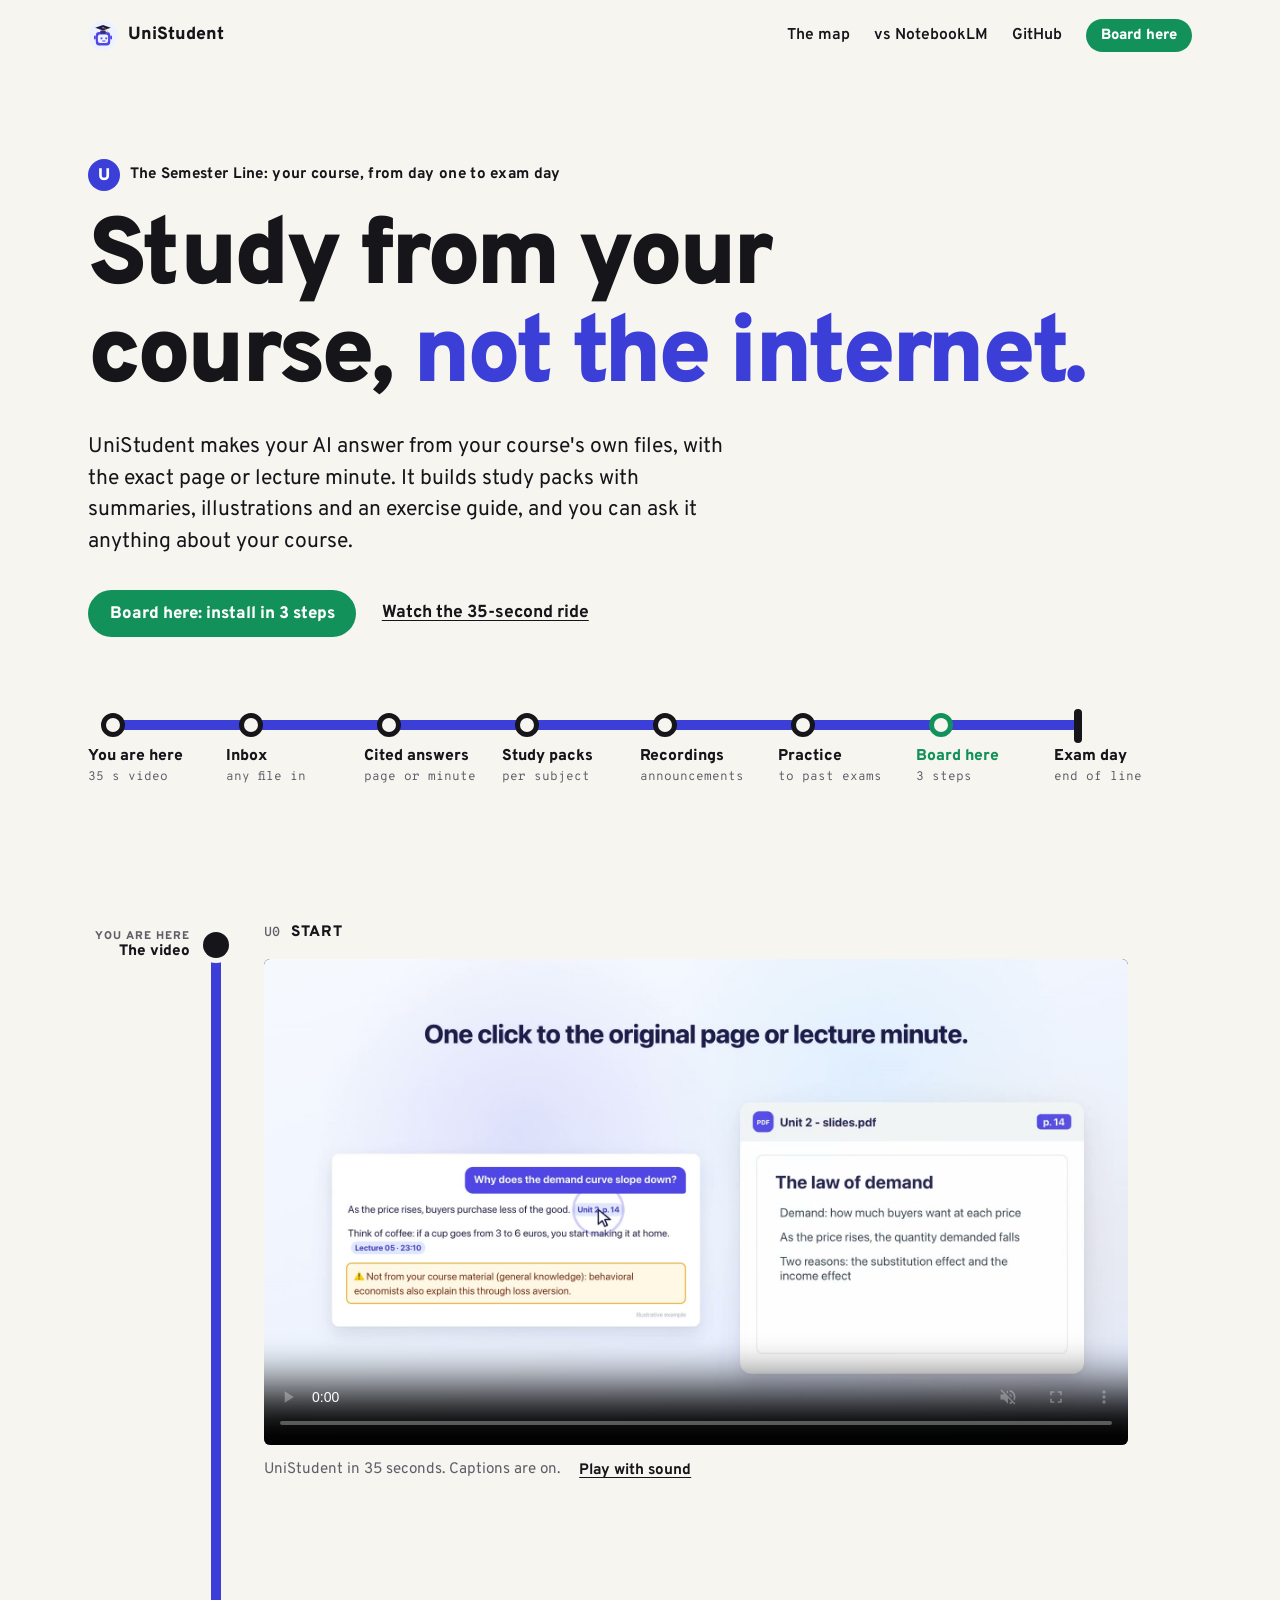
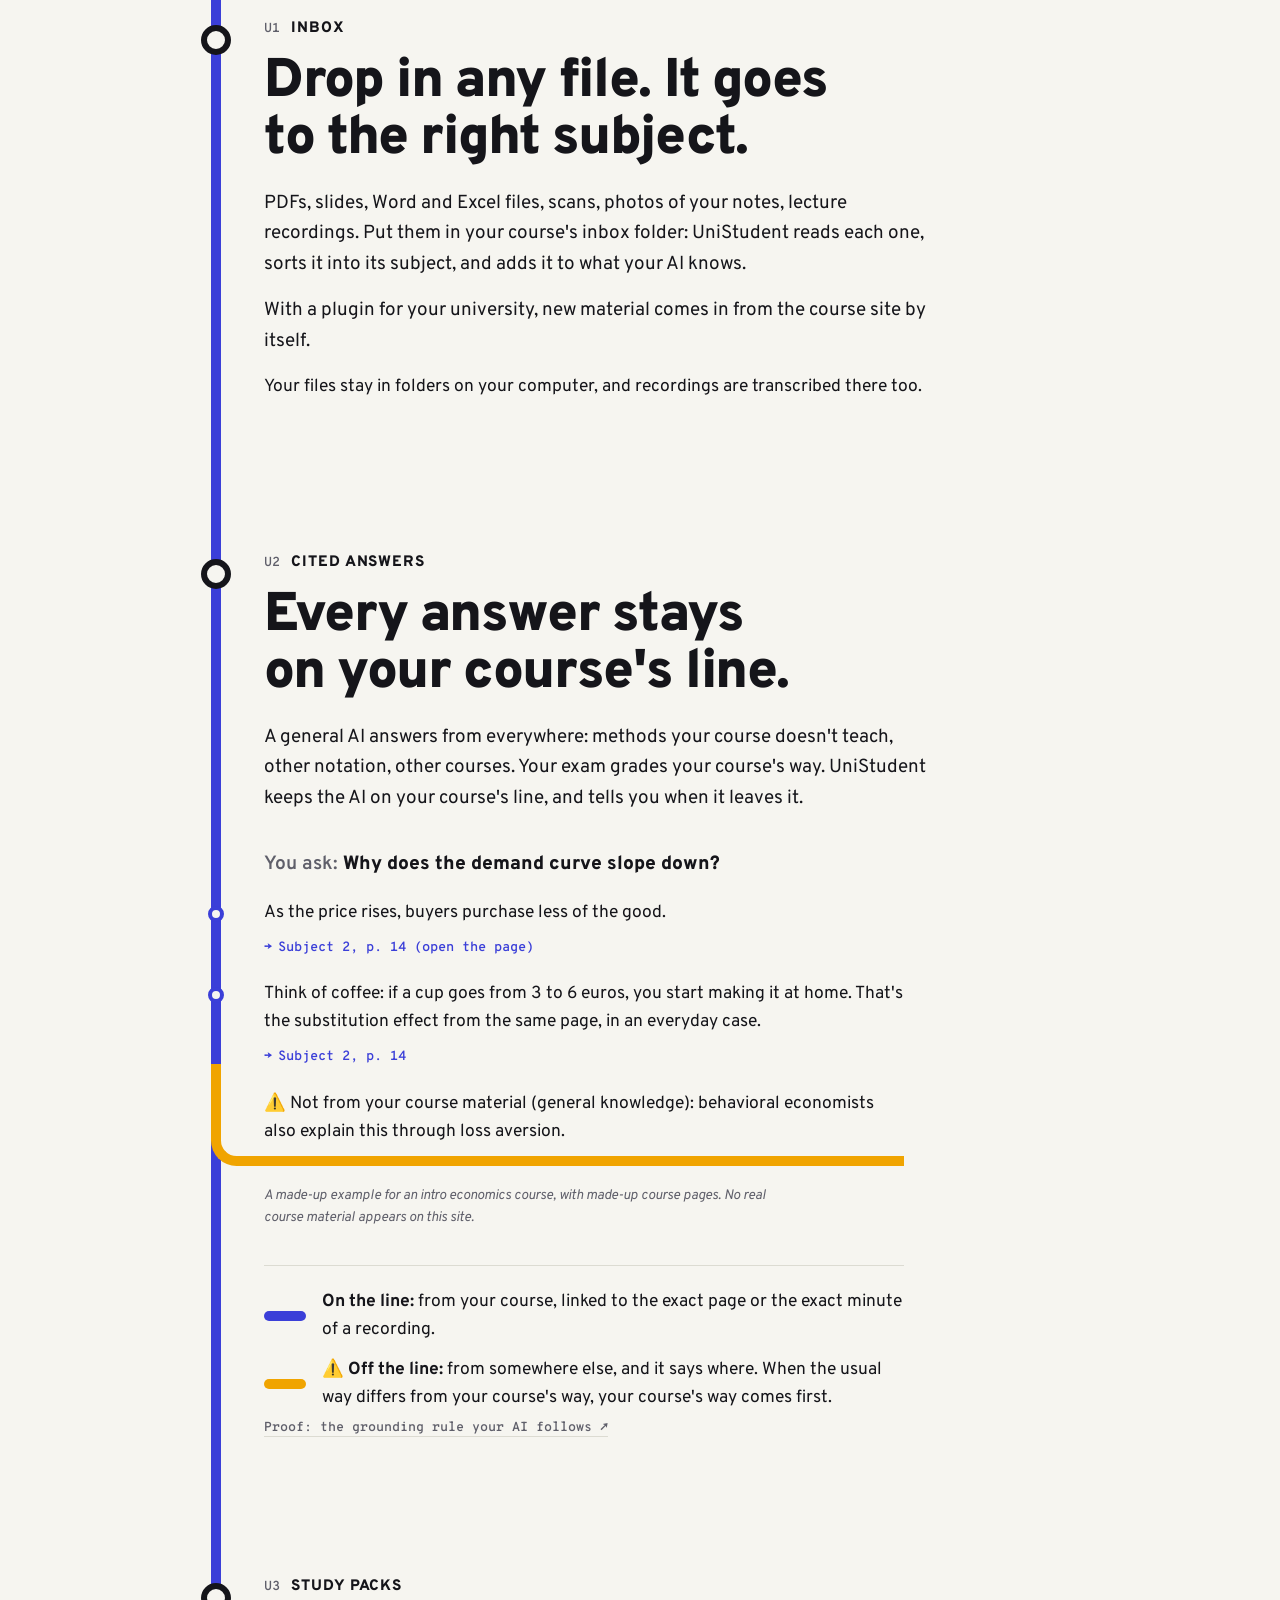
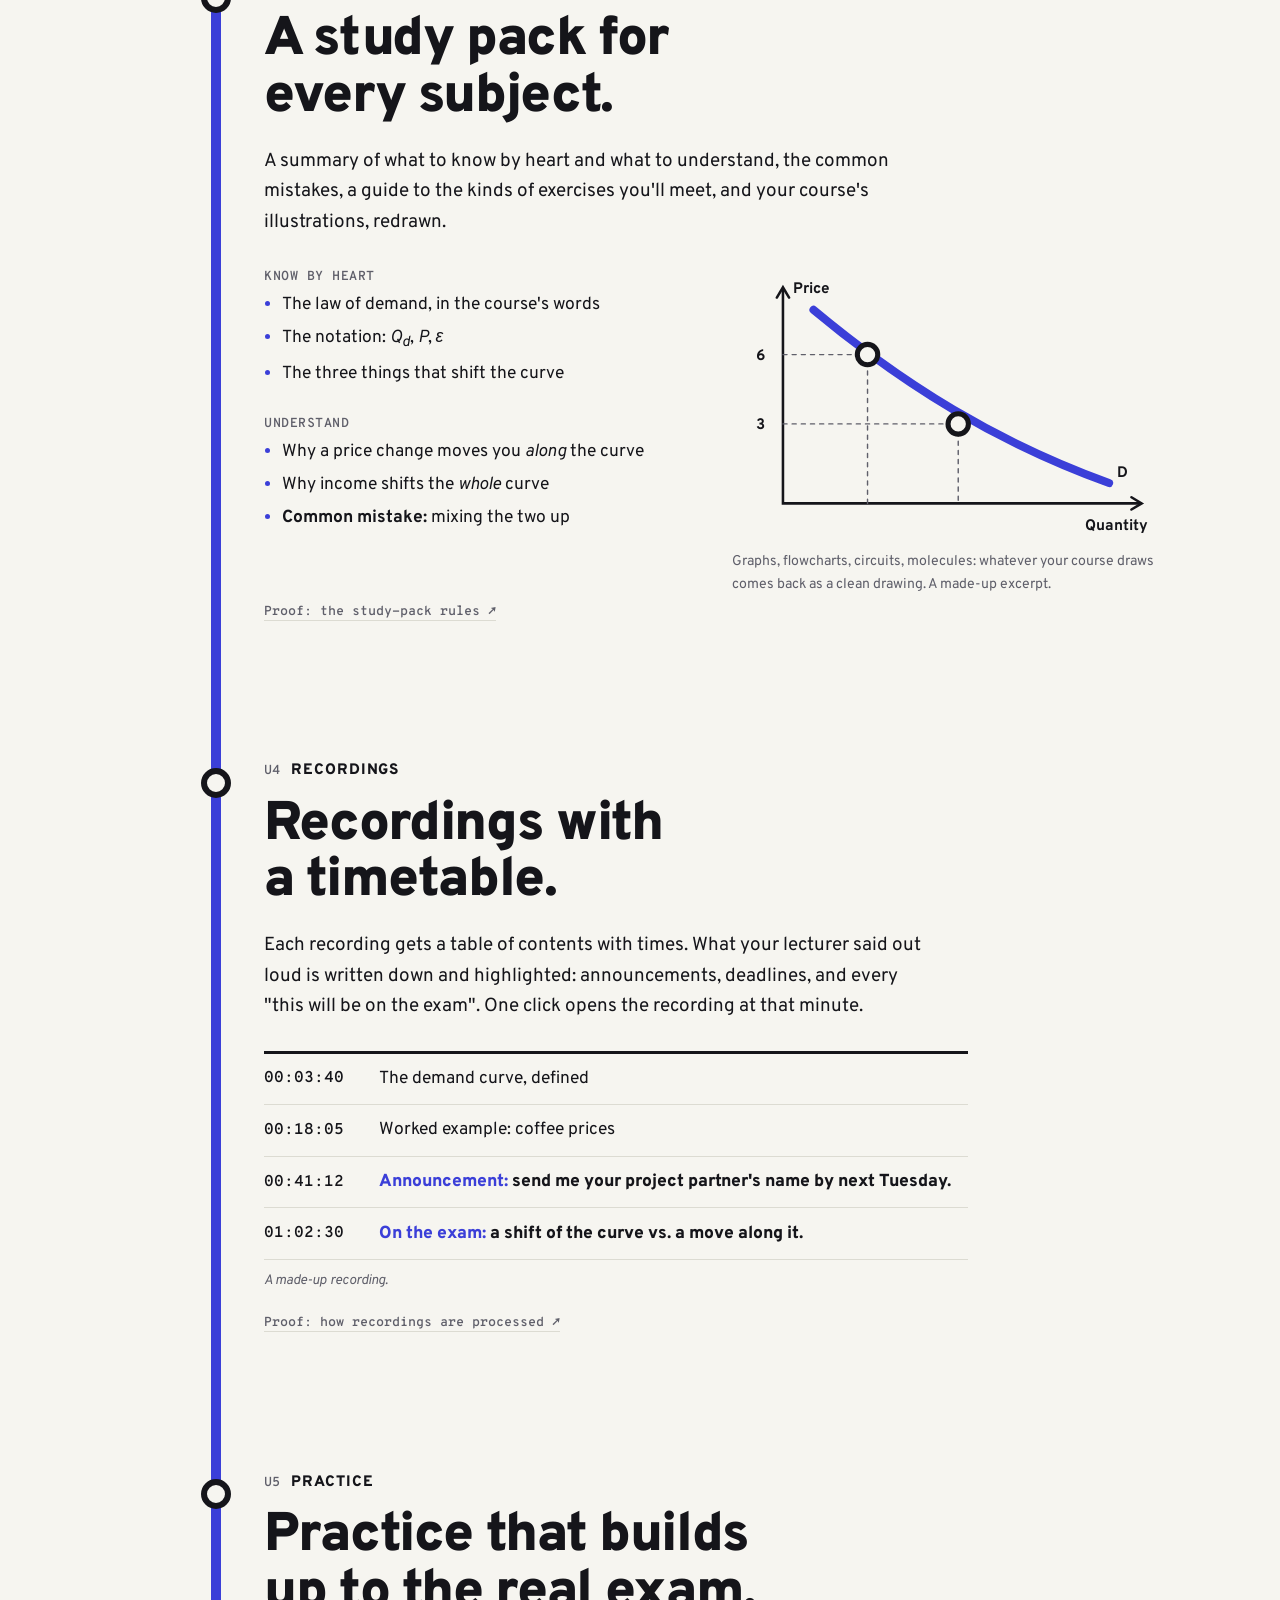
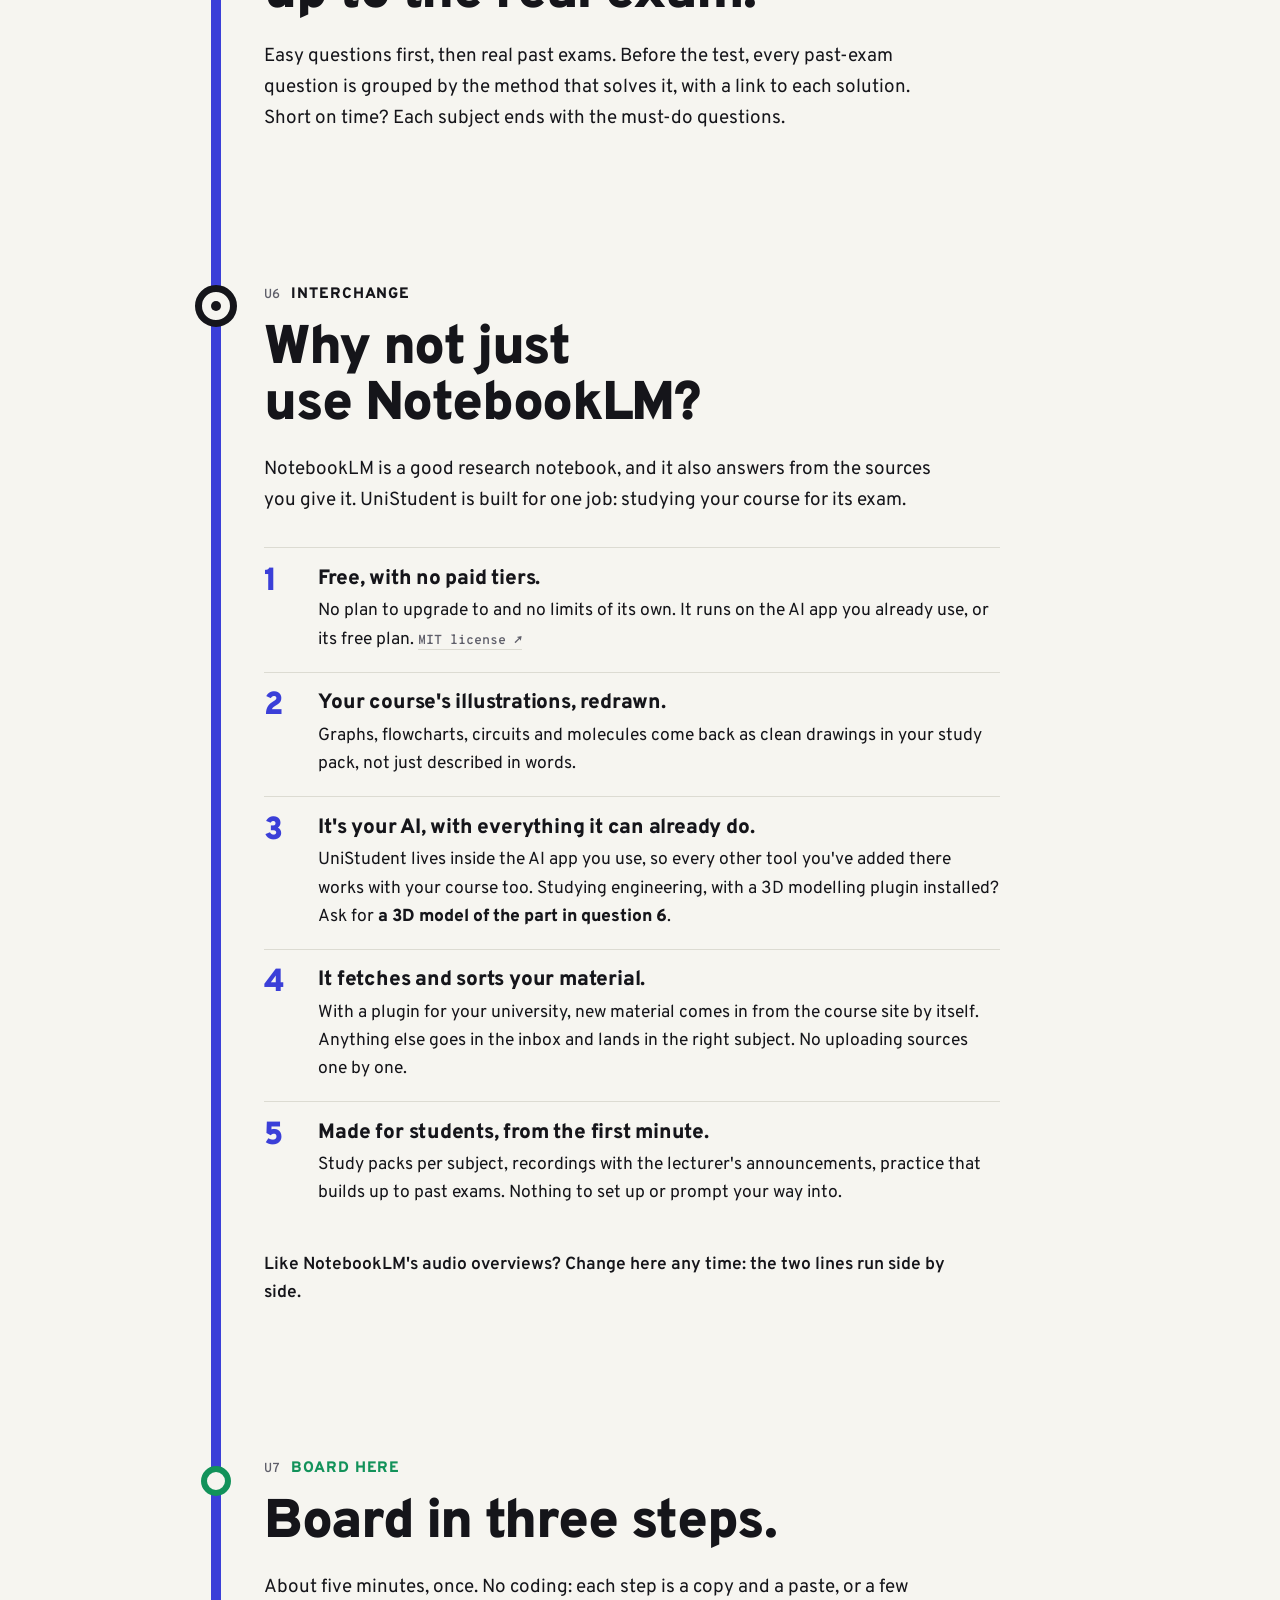
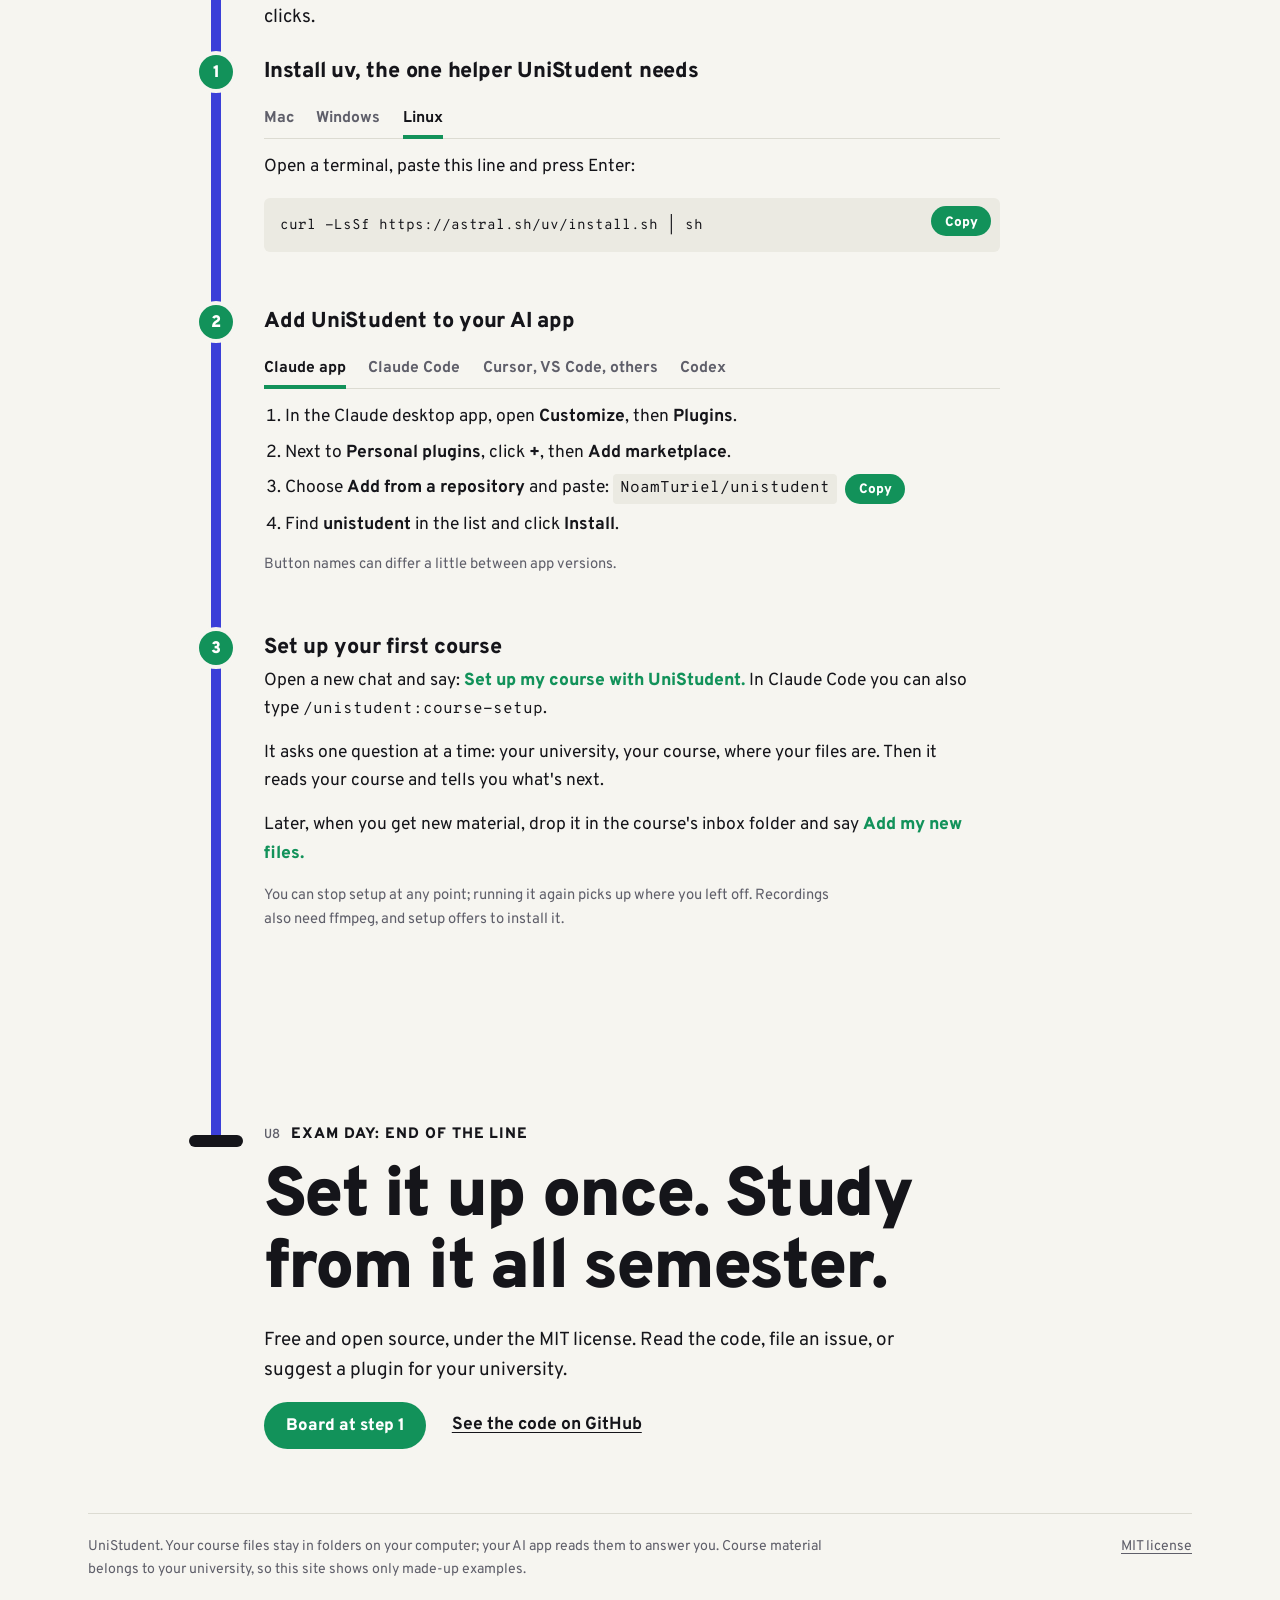
==== commit a2b1241c: "Website: say subject instead of unit and ask anything about your course; three first-screen sketches" ====
--- a/site/line/index.html
+++ b/site/line/index.html
@@ -225,7 +225,7 @@
 <section class="hero" aria-labelledby="h-hero">
   <span class="line-bullet"><b aria-hidden="true">U</b> The Semester Line: your course, from day one to exam day</span>
   <h1 id="h-hero">Study from your course, <span class="on-line">not the internet.</span></h1>
-  <p class="sub">UniStudent makes your AI answer from your course's own files, with the exact page or lecture minute. It builds study packs with summaries, illustrations and an exercise guide, and you can ask it anything about the material.</p>
+  <p class="sub">UniStudent makes your AI answer from your course's own files, with the exact page or lecture minute. It builds study packs with summaries, illustrations and an exercise guide, and you can ask it anything about your course.</p>
   <div class="cta">
     <a class="go" href="#board">Board here: install in 3 steps</a>
     <a class="plain" href="#here">Watch the 35-second ride</a>
@@ -236,7 +236,7 @@
       <li><a href="#here">You are here<small>35 s video</small></a></li>
       <li><a href="#inbox">Inbox<small>any file in</small></a></li>
       <li><a href="#cited">Cited answers<small>page or minute</small></a></li>
-      <li><a href="#packs">Study packs<small>per unit</small></a></li>
+      <li><a href="#packs">Study packs<small>per subject</small></a></li>
       <li><a href="#recordings">Recordings<small>announcements</small></a></li>
       <li><a href="#practice">Practice<small>to past exams</small></a></li>
       <li class="board"><a href="#board">Board here<small>3 steps</small></a></li>
@@ -263,8 +263,8 @@
   <section class="stn" id="inbox" data-stop="Inbox" aria-labelledby="h-inbox">
     <span class="dot" aria-hidden="true"></span>
     <p class="stop-name"><code>U1</code> Inbox</p>
-    <h2 id="h-inbox">Drop in any file. It goes to the right unit.</h2>
-    <p class="lead">PDFs, slides, Word and Excel files, scans, photos of your notes, lecture recordings. Put them in your course's inbox folder: UniStudent reads each one, sorts it into its unit, and adds it to what your AI knows.</p>
+    <h2 id="h-inbox">Drop in any file. It goes to the right subject.</h2>
+    <p class="lead">PDFs, slides, Word and Excel files, scans, photos of your notes, lecture recordings. Put them in your course's inbox folder: UniStudent reads each one, sorts it into its subject, and adds it to what your AI knows.</p>
     <p class="lead">With a plugin for your university, new material comes in from the course site by itself.</p>
     <p>Your files stay in folders on your computer, and recordings are transcribed there too.</p>
   </section>
@@ -278,13 +278,13 @@
     <p class="ask"><span>You ask:</span> Why does the demand curve slope down?</p>
     <div class="ans">
       <p>As the price rises, buyers purchase less of the good.</p>
-      <details class="cite"><summary>Unit 2, p. 14 (open the page)</summary>
+      <details class="cite"><summary>Subject 2, p. 14 (open the page)</summary>
         <div class="page"><b>2.3 The law of demand.</b> <mark>When the price of a good rises, and nothing else changes, buyers purchase less of it.</mark> Part of the drop comes from buyers switching to a substitute: the substitution effect.</div>
       </details>
     </div>
     <div class="ans">
       <p>Think of coffee: if a cup goes from 3 to 6 euros, you start making it at home. That's the substitution effect from the same page, in an everyday case.</p>
-      <details class="cite"><summary>Unit 2, p. 14</summary>
+      <details class="cite"><summary>Subject 2, p. 14</summary>
         <div class="page"><b>2.3 The law of demand.</b> Part of the drop comes from buyers switching to a substitute: <mark>the substitution effect.</mark></div>
       </details>
     </div>
@@ -303,7 +303,7 @@
   <section class="stn" id="packs" data-stop="Study packs" aria-labelledby="h-packs">
     <span class="dot" aria-hidden="true"></span>
     <p class="stop-name"><code>U3</code> Study packs</p>
-    <h2 id="h-packs">A study pack for every unit.</h2>
+    <h2 id="h-packs">A study pack for every subject.</h2>
     <p class="lead">A summary of what to know by heart and what to understand, the common mistakes, a guide to the kinds of exercises you'll meet, and your course's illustrations, redrawn.</p>
     <div class="pack">
       <div class="cols">
@@ -356,7 +356,7 @@
     <span class="dot" aria-hidden="true"></span>
     <p class="stop-name"><code>U5</code> Practice</p>
     <h2 id="h-practice">Practice that builds up to the real exam.</h2>
-    <p class="lead">Easy questions first, then real past exams. Before the test, every past-exam question is grouped by the method that solves it, with a link to each solution. Short on time? Each unit ends with the must-do questions.</p>
+    <p class="lead">Easy questions first, then real past exams. Before the test, every past-exam question is grouped by the method that solves it, with a link to each solution. Short on time? Each subject ends with the must-do questions.</p>
   </section>
 
   <section class="stn swap" id="notebooklm" data-stop="Interchange" aria-labelledby="h-nblm">
@@ -368,8 +368,8 @@
       <li><div><h3>Free, with no paid tiers.</h3><p>No plan to upgrade to and no limits of its own. It runs on the AI app you already use, or its free plan. <a class="proof" href="https://github.com/NoamTuriel/unistudent/blob/main/LICENSE">MIT license ↗</a></p></div></li>
       <li><div><h3>Your course's illustrations, redrawn.</h3><p>Graphs, flowcharts, circuits and molecules come back as clean drawings in your study pack, not just described in words.</p></div></li>
       <li><div><h3>It's your AI, with everything it can already do.</h3><p>UniStudent lives inside the AI app you use, so every other tool you've added there works with your course too. Studying engineering, with a 3D modelling plugin installed? Ask for <span class="say">a 3D model of the part in question 6</span>.</p></div></li>
-      <li><div><h3>It fetches and sorts your material.</h3><p>With a plugin for your university, new material comes in from the course site by itself. Anything else goes in the inbox and lands in the right unit. No uploading sources one by one.</p></div></li>
-      <li><div><h3>Made for students, from the first minute.</h3><p>Study packs per unit, recordings with the lecturer's announcements, practice that builds up to past exams. Nothing to set up or prompt your way into.</p></div></li>
+      <li><div><h3>It fetches and sorts your material.</h3><p>With a plugin for your university, new material comes in from the course site by itself. Anything else goes in the inbox and lands in the right subject. No uploading sources one by one.</p></div></li>
+      <li><div><h3>Made for students, from the first minute.</h3><p>Study packs per subject, recordings with the lecturer's announcements, practice that builds up to past exams. Nothing to set up or prompt your way into.</p></div></li>
     </ol>
     <p class="change">Like NotebookLM's audio overviews? Change here any time: the two lines run side by side.</p>
   </section>
